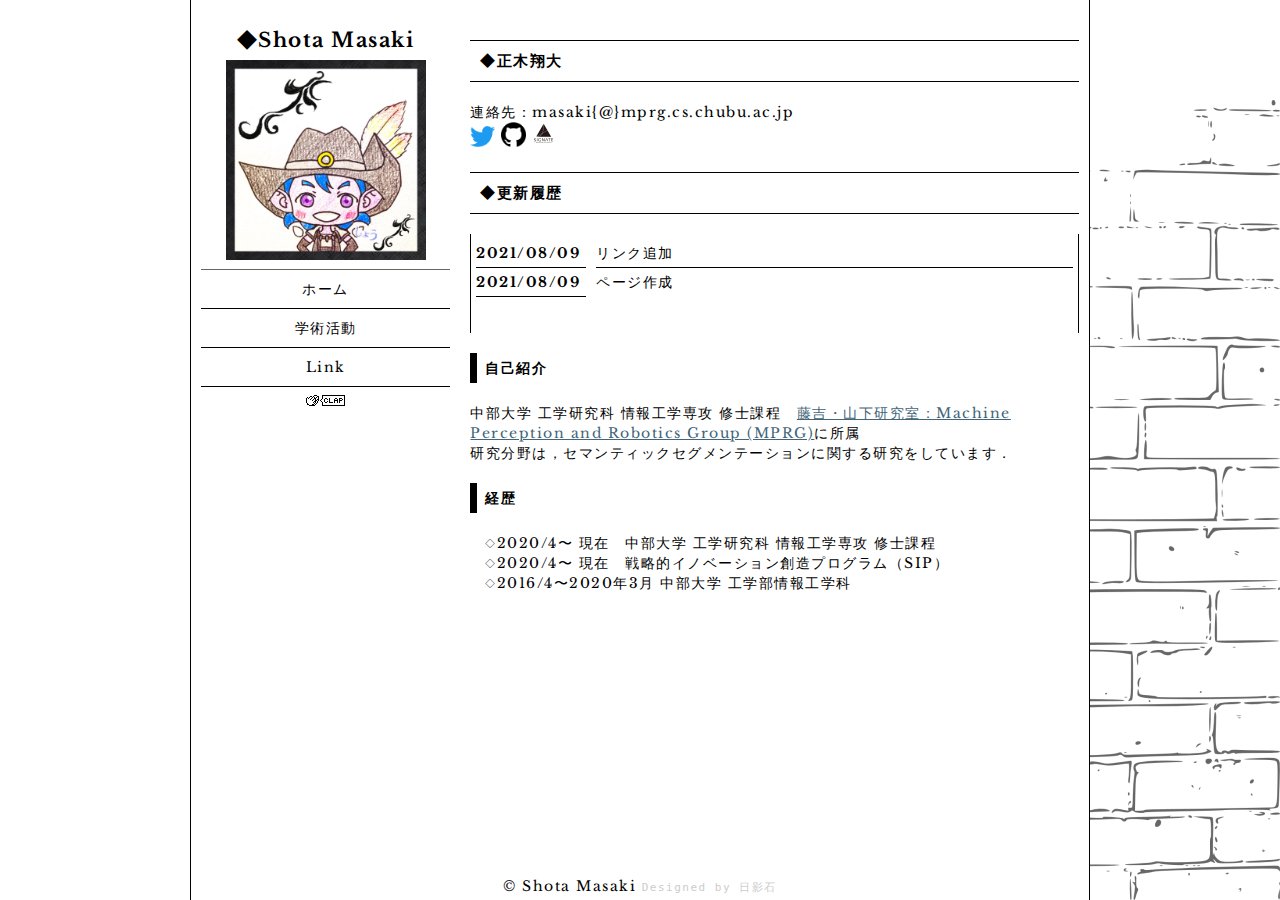
==== index.html @ 6f1699c7 "リンク" ====
<!DOCTYPE html>
<html lang="ja">
  <head>
    <meta charset="utf-8">
    <meta name="viewport" content="width=device-width, initial-scale=1.0, maximum-scale=1.0, minimum-scale=1.0">
    <title>Template#041</title>
    <link rel="stylesheet" href="css/style.css">
  </head>
  <body>
    <div class="wrapper">
      <header>
        <h1><a href="index.html"></a>Shota Masaki</h1>
        <img src="img/IMG.JPG" width="200" height="200" ></a>
        <span class="subtitle"></span>
        
        <nav>
          <ul>
            <li><a href="index.html">ホーム</a></li>
            <li><a href="about.html">学術活動</a></li>
            <li><a href="link.html">Link</a></li>
            <!--コメントアウト
              <li><a href="diary.html">Diary</a></li>
            <li><a href="gallery.html">Gallery</a></li>
            <li><a href="link.html">Link</a></li>
            -->
          </ul>
        </nav>
        <a href="index.html"><img src="img/clap.png" width="39" height="11" alt="拍手" title="拍手"></a>
      </header>
      <main>
        <h2>正木翔大</h2>
        連絡先：masaki{@}mprg.cs.chubu.ac.jp<br>
        <a href="https://twitter.com/masaki74_s"><img src="img/2021 Twitter logo - blue.png" width="25" height="20" title="twitter"></a>
        <a href="https://github.com/shota74"><img src="img/github.png" width="25" height="20" title="twitter"></a>
        <a href="https://signate.jp/users/35737"><img src="img/signate.png" width="25" height="20" title="twitter"></a>
        
        <br>
        <h2>更新履歴</h2>
        <dl class="new">
          <dt>2021/08/09</dt><dd>リンク追加</dd>
          <dt>2021/08/09</dt><dd>ページ作成</dd>
        </dl>
        <h3>自己紹介</h3>
        中部大学 工学研究科 情報工学専攻 修士課程　<a href="http://mprg.jp/">藤吉・山下研究室：Machine Perception and Robotics Group (MPRG)</a>に所属<br>
        研究分野は，セマンティックセグメンテーションに関する研究をしています．
      
        <h3>経歴</h3>
        <ul>    
          <li>2020/4〜 現在　中部大学 工学研究科 情報工学専攻 修士課程</li>
          <li>2020/4〜 現在　戦略的イノベーション創造プログラム（SIP）</li>
          <li>2016/4〜2020年3月 中部大学 工学部情報工学科</li>

        </ul>
      
      </main>
    </div>
    <footer>
      <small>&copy; Shota Masaki <samp class="designed">Designed by <a href="https://hikageishi.websozai.jp" target="_blank">日影石</a></samp></small>
    </footer>
  </body>
</html>
---- css/style.css ----
@charset "utf-8";

/* -------------------------------------------------------------- */
/* Template#041 Designed by 日影石 https://hikageishi.websozai.jp */
/* -------------------------------------------------------------- */

@import url("https://fonts.googleapis.com/css2?family=Libre+Baskerville&display=swap");

* {
    box-sizing: border-box;
    margin: 0;
    padding: 0;
}

html, body {
    height: 100%;
}

body {
    background: url("../img/bg.png") right bottom no-repeat fixed;
    color: #000;
    font-family: "Libre Baskerville", serif;
    font-size: 14px;
    letter-spacing: 1.5px;
    line-height: 2;
}

/* 全体 */
.wrapper {
    background-color: #fff;
    border-left: 1px solid #000;
    border-right: 1px solid #000;
    display: flex;
    flex-wrap: nowrap;
    justify-content: space-between;
    margin: 0 auto;
    min-height: calc(100% - 28px);
    text-align: center;
    width: 900px;
}

/* サイトタイトル */
h1 {
    font-size: 20px;
}

h1:before {
    content: "◆";
}

h1 a, h1 a:hover {
    color: #000;
    text-decoration: none;
}

.subtitle {
    border-bottom: 1px solid #666;
    color: #666;
    display: block;
    font-size: 14px;
}

/* リンクタグ */
a {
    color: #426579;
}

a:hover {
    color: #adadad;
}

/* ヘッダー */
header {
    color: #000;
    height: 100%;
    padding: 20px 10px;
    vertical-align: top;
    width: 30%;
}

/* メニュー */
nav ul {
    list-style: none;
}

nav li {
    display: inline;
    text-align: center;
}

nav li a {
    border-bottom: 1px solid #000;
    color: #000;
    display: block;
    font-size: 14px;
    padding: 5px 0;
    text-decoration: none;
}

/* メイン */
main {
    display: block;
    line-height: 20px;
    padding: 20px 10px;
    text-align: left;
    width: 70%;
}

/* 段落 */
p {
    padding-bottom: 14px;
}

/* 中央寄せ */
.center {
    text-align: center;
}

/* 画像 */
img {
    height: auto;
    max-width: 100%;
}

/* リンク集 */
.banner {
    border: 0;
    float: left;
    margin-right: 20px;
}

/* 見出し */
h2 {
    border-bottom: 1px solid #000;
    border-top: 1px solid #000;
    font-size: 15px;
    margin: 20px 0;
    padding: 10px;
}

h2:before {
    content: "◆";
}

h3 {
    border-left: 7px solid #000;
    color: #000;
    font-size: 14px;
    margin: 20px 0;
    padding: 5px 8px;
}

/* 引用 */
blockquote {
    background-color: #000;
    color: #fff;
    margin: 20px;
    padding: 20px 10px 10px 20px;
    position: relative;
}

/* 装飾ボックス */
.box {
    background-color: #666;
    border-bottom: 1px solid #000;
    border-top: 1px solid #000;
    color: #fff;
    padding: 20px;
    width: auto;
}

/* 強調 */
em {
    color: #000;
    font-style: normal;
    font-weight: bold;
    padding: 0 3px;
}

strong {
    background-color: #666;
    color: #fff;
    font-weight: bold;
    padding: 0 3px;
}

/* リスト */
main ol li {
    margin-left: 30px;
}

main ul li {
    list-style: none;
    margin-left: 15px;
}

main ul li:before {
    content: "◇";
    font-size: 10px;
    line-height: 14px;
    vertical-align: middle;
}

/* 更新履歴 */
.new {
    border-left: 1px solid #000;
    border-right: 1px solid #000;
    height: 99px;
    line-height: 2;
    margin: 10px 0;
    overflow: auto;
    padding: 5px;
}

.new dt {
    border-bottom: 1px solid #000;
    float: left;
    font-weight: bold;
    width: 110px;
}

.new dd {
    border-bottom: 1px solid #000;
    margin-left: 120px;
}

.new dt:last-child, .new dd:last-child {
    border-bottom: 0;
}
/* メールフォーム */
form {
    text-align: center;
}

textarea {
    border: 1px solid #000;
    font-size: 15px;
    height: 150px;
    margin: 5px 0;
    max-width: 100%;
    padding: 5px;
    width: 450px;
}

input {
    border: 1px solid #000;
    font-size: 15px;
    margin: 5px 0;
    max-width: 100%;
    padding: 5px;
    width: 450px;
}

button {
    background-color: #fff;
    border: 1px solid #000;
    font-size: 15px;
    margin: 0;
    padding: 5px;
    text-decoration: none;
    vertical-align: middle;
    width: 100px;
}

button:active, input:focus, textarea:focus {
    background-color: #fcfcfc;
}

/* リンク集 */
.link {
    display: flex;
    flex-wrap: wrap-reverse;
    flex-wrap: wrap;
    margin: 0 auto;
}

.link figure {
    border: 1px solid #000;
    margin: 10px;
    padding: 10px;
    text-align: center;
    width: 284px;
}

/* フッター */
footer {
    background-color: #fff;
    border-left: 1px solid #000;
    border-right: 1px solid #000;
    margin: 0 auto;
    text-align: center;
    width: 900px;
}

footer small {
    font-size: 14px;
}

.designed, .designed a {
    color: #ccc;
    font-size: 11px;
    text-decoration: none;
}

/* メディアクエリ */
@media only screen and (max-width: 900px) {
    body {
        padding: 0 10px;
    }
    .wrapper {
        display: block;
        width: 100%;
    }
    nav, nav li a {
        display: inline;
        margin: 0;
        padding: 0 10px;
        width: 100%;
    }
    header, main {
        display: block;
        margin: 0;
        padding: 0 10px;
        width: 100%;
    }
    footer {
        width: 100%;
    }
}
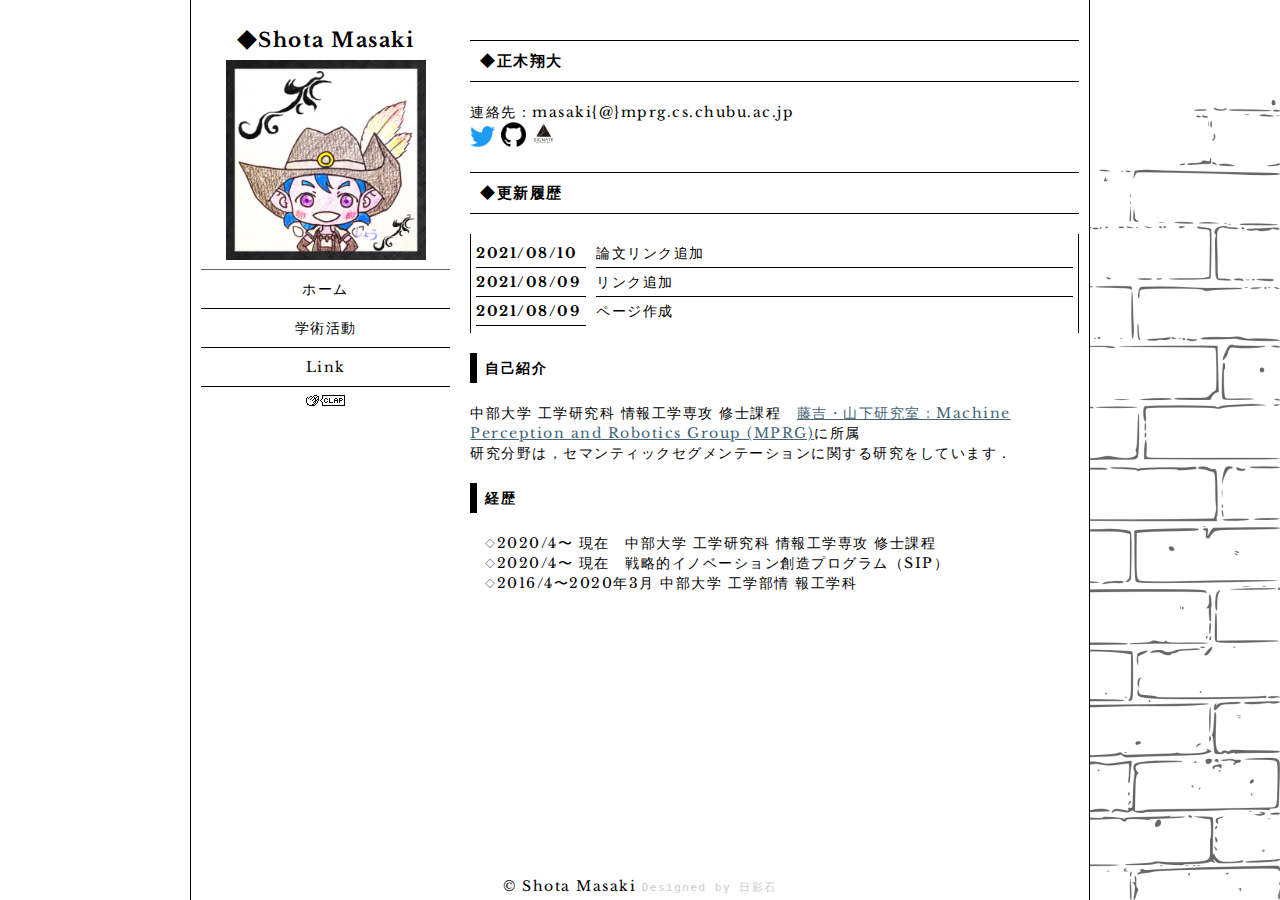
==== commit 885eb2f1: "リンク" ====
--- a/index.html
+++ b/index.html
@@ -3,7 +3,7 @@
   <head>
     <meta charset="utf-8">
     <meta name="viewport" content="width=device-width, initial-scale=1.0, maximum-scale=1.0, minimum-scale=1.0">
-    <title>Template#041</title>
+    <title>Shota Masaki</title>
     <link rel="stylesheet" href="css/style.css">
   </head>
   <body>
@@ -30,13 +30,14 @@
       <main>
         <h2>正木翔大</h2>
         連絡先：masaki{@}mprg.cs.chubu.ac.jp<br>
-        <a href="https://twitter.com/masaki74_s"><img src="img/2021 Twitter logo - blue.png" width="25" height="20" title="twitter"></a>
-        <a href="https://github.com/shota74"><img src="img/github.png" width="25" height="20" title="twitter"></a>
-        <a href="https://signate.jp/users/35737"><img src="img/signate.png" width="25" height="20" title="twitter"></a>
+        <a href="https://twitter.com/masaki74_s"><img src="img/2021 Twitter logo - blue.png" width="25" height="20"></a>
+        <a href="https://github.com/shota74"><img src="img/github.png" width="25" height="20"></a>
+        <a href="https://signate.jp/users/35737"><img src="img/signate.png" width="25" height="20"></a>
         
         <br>
         <h2>更新履歴</h2>
         <dl class="new">
+          <dt>2021/08/10</dt><dd>論文リンク追加</dd>
           <dt>2021/08/09</dt><dd>リンク追加</dd>
           <dt>2021/08/09</dt><dd>ページ作成</dd>
         </dl>
@@ -48,7 +49,7 @@
         <ul>    
           <li>2020/4〜 現在　中部大学 工学研究科 情報工学専攻 修士課程</li>
           <li>2020/4〜 現在　戦略的イノベーション創造プログラム（SIP）</li>
-          <li>2016/4〜2020年3月 中部大学 工学部情報工学科</li>
+          <li>2016/4〜2020年3月 中部大学 工学部情 報工学科</li>
 
         </ul>
       
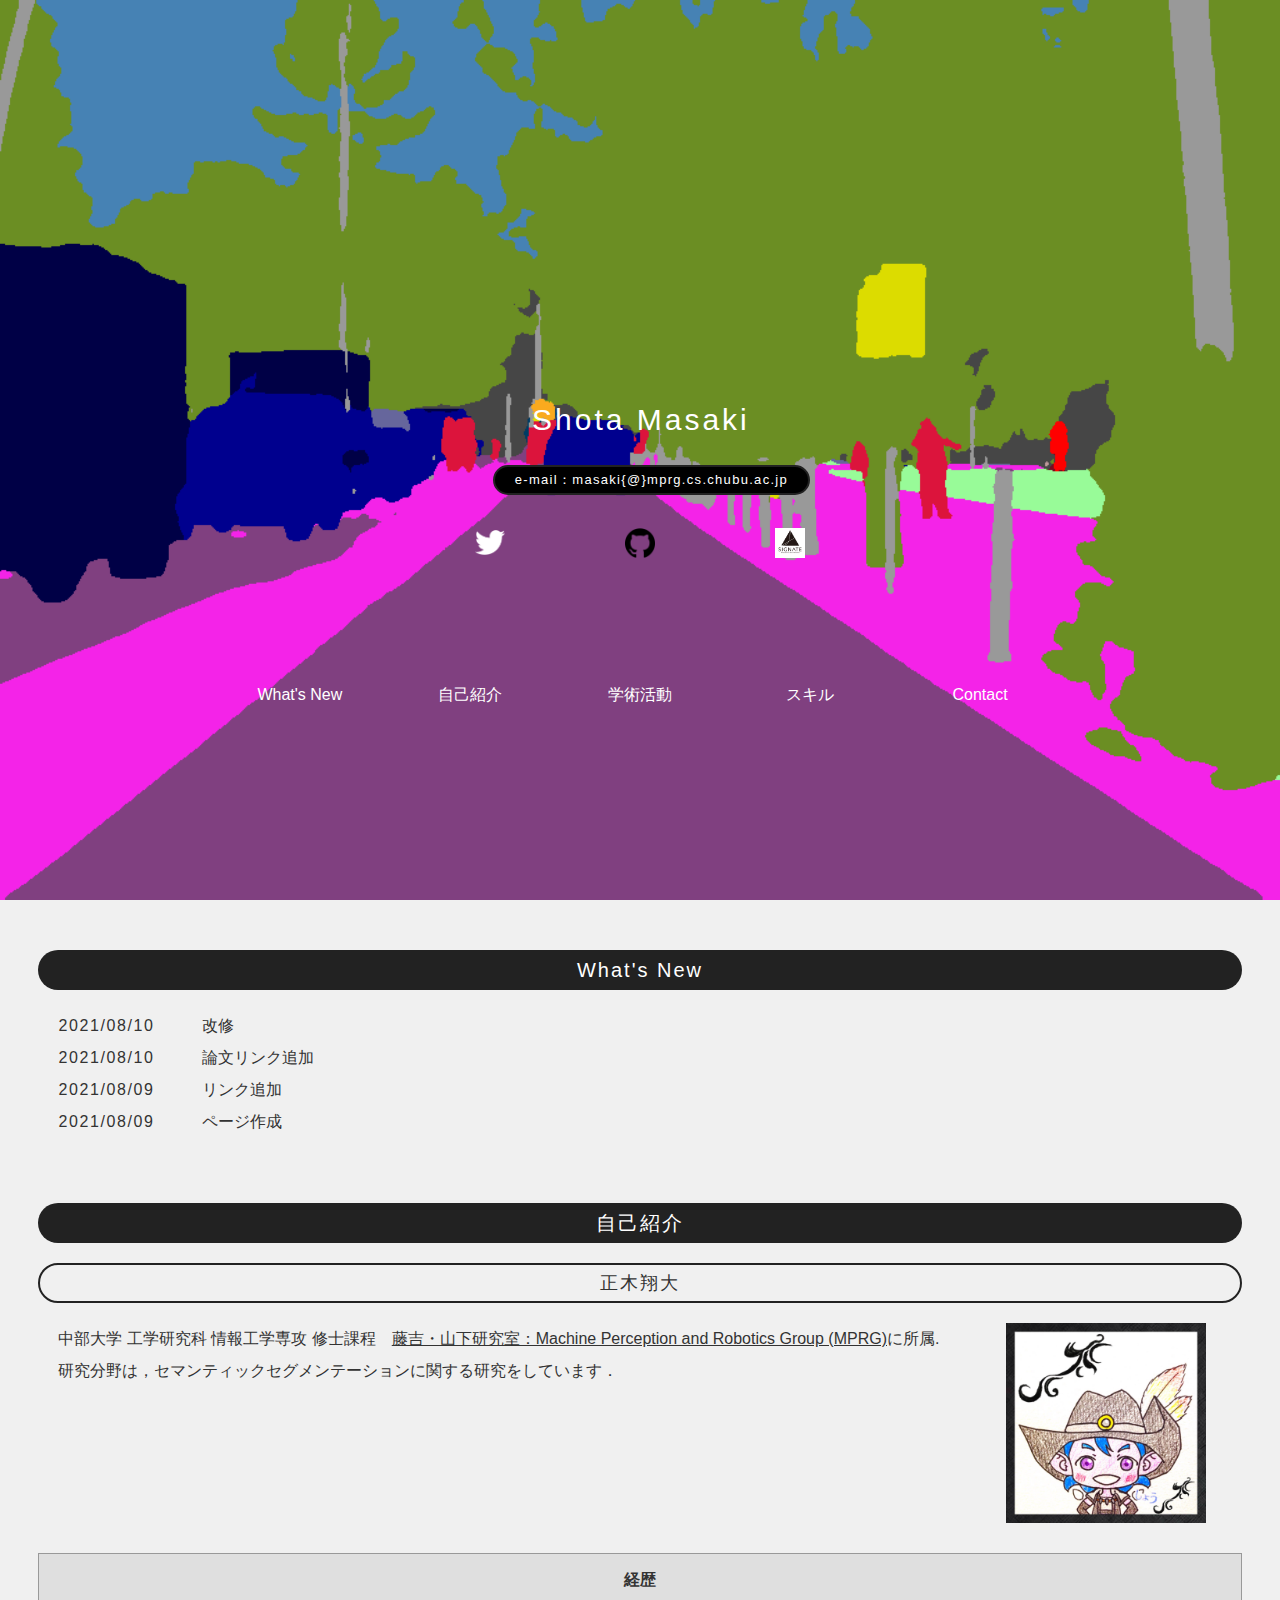
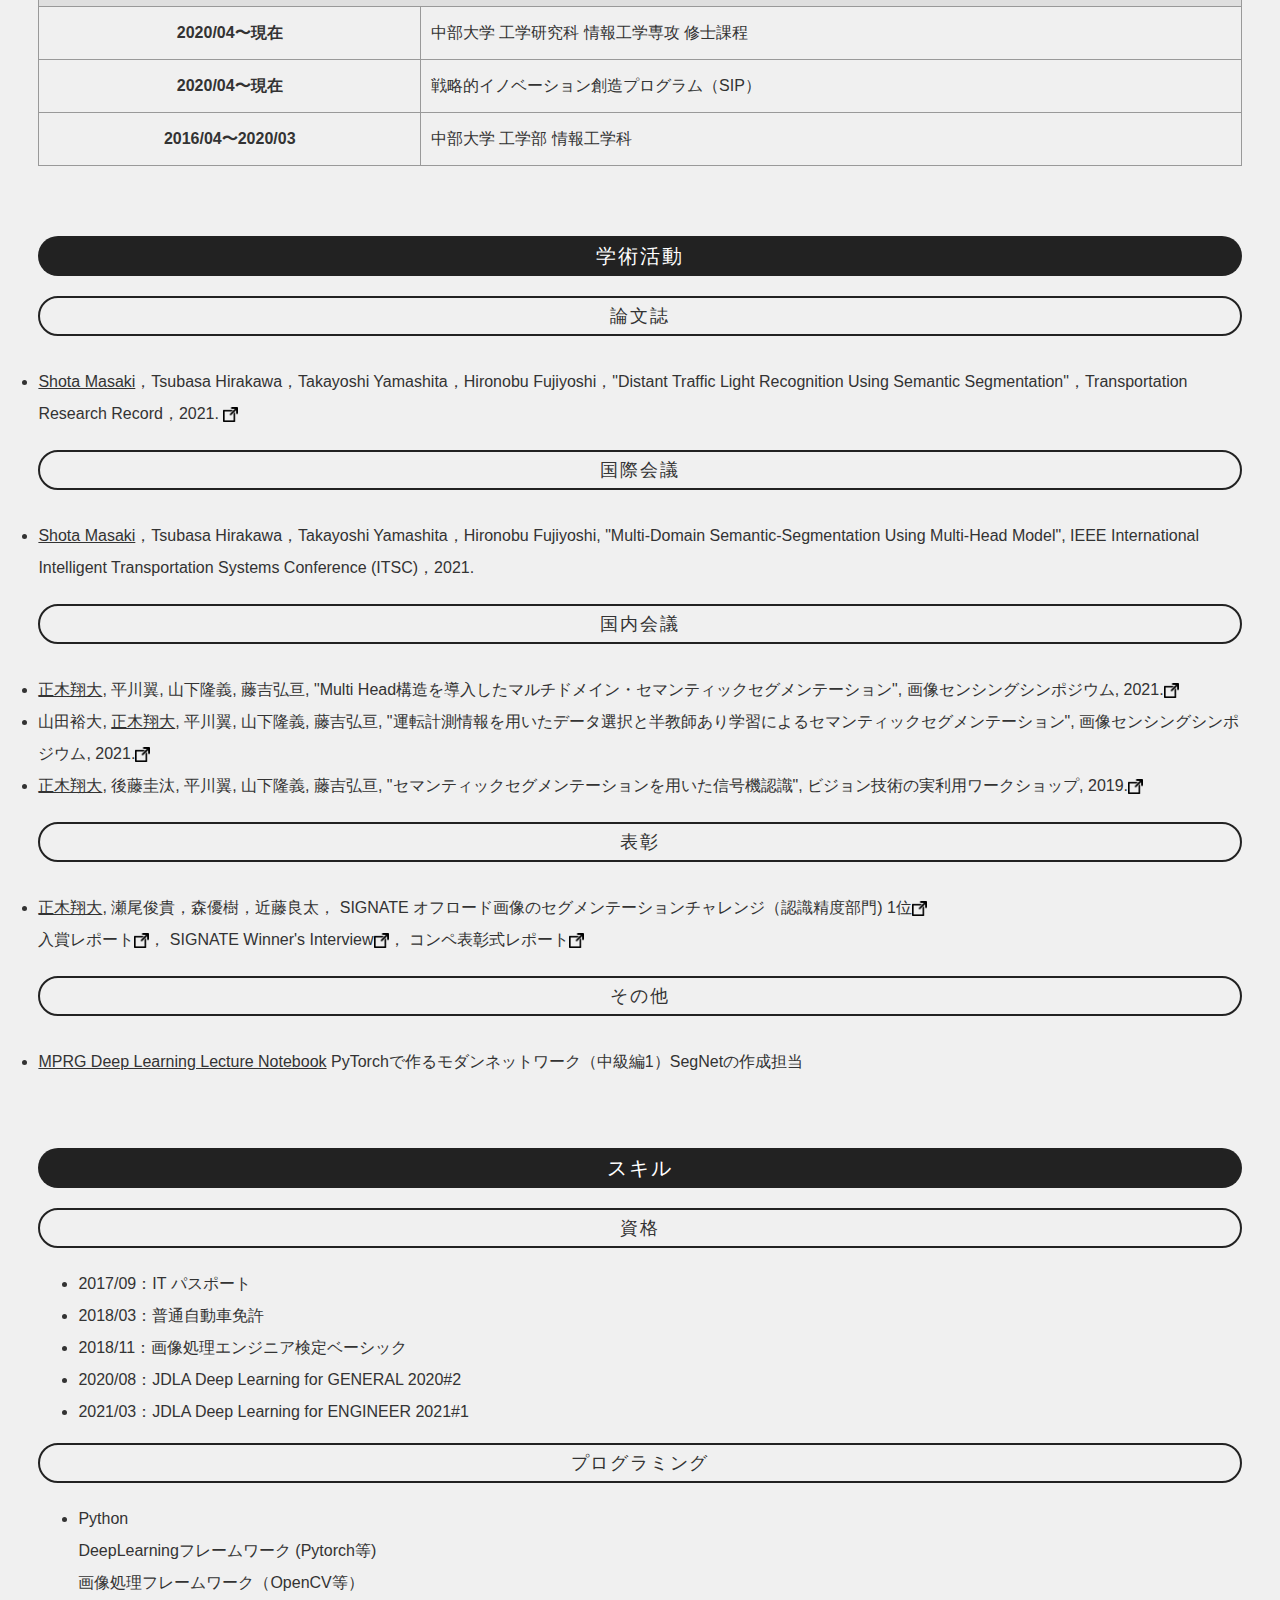
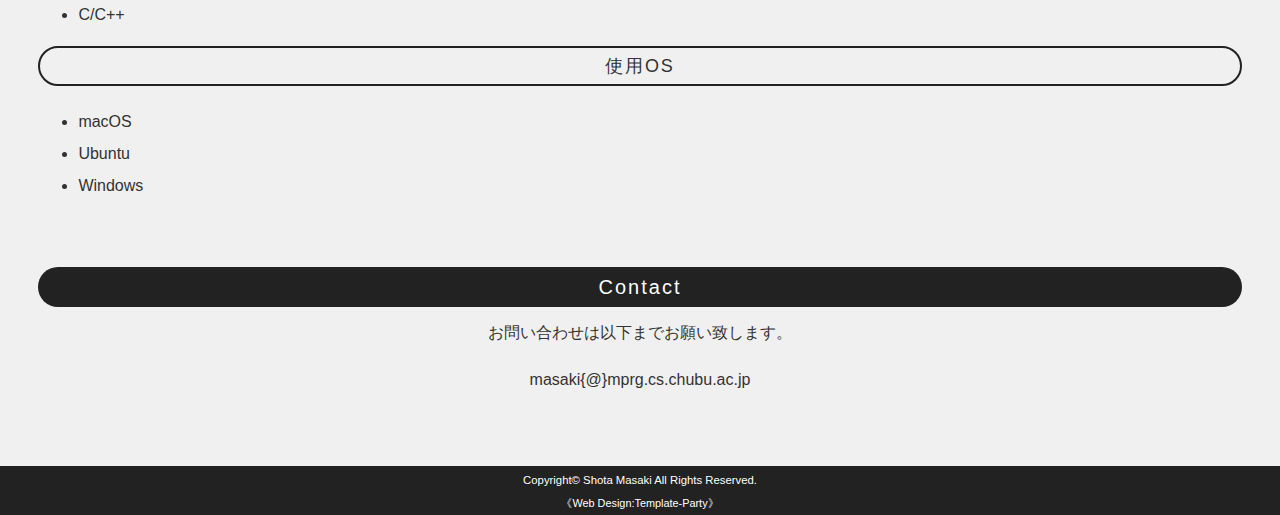
==== commit 02507811: "テンプレ変更" ====
--- a/index.html
+++ b/index.html
@@ -1,62 +1,192 @@
-<!DOCTYPE html>
-<html lang="ja">
-  <head>
-    <meta charset="utf-8">
-    <meta name="viewport" content="width=device-width, initial-scale=1.0, maximum-scale=1.0, minimum-scale=1.0">
-    <title>Shota Masaki</title>
-    <link rel="stylesheet" href="css/style.css">
-  </head>
-  <body>
-    <div class="wrapper">
-      <header>
-        <h1><a href="index.html"></a>Shota Masaki</h1>
-        <img src="img/IMG.JPG" width="200" height="200" ></a>
-        <span class="subtitle"></span>
-        
-        <nav>
-          <ul>
-            <li><a href="index.html">ホーム</a></li>
-            <li><a href="about.html">学術活動</a></li>
-            <li><a href="link.html">Link</a></li>
-            <!--コメントアウト
-              <li><a href="diary.html">Diary</a></li>
-            <li><a href="gallery.html">Gallery</a></li>
-            <li><a href="link.html">Link</a></li>
-            -->
-          </ul>
-        </nav>
-        <a href="index.html"><img src="img/clap.png" width="39" height="11" alt="拍手" title="拍手"></a>
-      </header>
-      <main>
-        <h2>正木翔大</h2>
-        連絡先：masaki{@}mprg.cs.chubu.ac.jp<br>
-        <a href="https://twitter.com/masaki74_s"><img src="img/2021 Twitter logo - blue.png" width="25" height="20"></a>
-        <a href="https://github.com/shota74"><img src="img/github.png" width="25" height="20"></a>
-        <a href="https://signate.jp/users/35737"><img src="img/signate.png" width="25" height="20"></a>
-        
-        <br>
-        <h2>更新履歴</h2>
-        <dl class="new">
-          <dt>2021/08/10</dt><dd>論文リンク追加</dd>
-          <dt>2021/08/09</dt><dd>リンク追加</dd>
-          <dt>2021/08/09</dt><dd>ページ作成</dd>
-        </dl>
-        <h3>自己紹介</h3>
-        中部大学 工学研究科 情報工学専攻 修士課程　<a href="http://mprg.jp/">藤吉・山下研究室：Machine Perception and Robotics Group (MPRG)</a>に所属<br>
-        研究分野は，セマンティックセグメンテーションに関する研究をしています．
-      
-        <h3>経歴</h3>
-        <ul>    
-          <li>2020/4〜 現在　中部大学 工学研究科 情報工学専攻 修士課程</li>
-          <li>2020/4〜 現在　戦略的イノベーション創造プログラム（SIP）</li>
-          <li>2016/4〜2020年3月 中部大学 工学部情 報工学科</li>
-
-        </ul>
-      
-      </main>
-    </div>
-    <footer>
-      <small>&copy; Shota Masaki <samp class="designed">Designed by <a href="https://hikageishi.websozai.jp" target="_blank">日影石</a></samp></small>
-    </footer>
-  </body>
-</html>+<!DOCTYPE html>
+<html lang="ja">
+<head>
+<meta charset="UTF-8">
+<meta http-equiv="X-UA-Compatible" content="IE=edge">
+<title>Shota Masaki</title>
+<meta name="viewport" content="width=device-width, initial-scale=1">
+<meta name="description" content="Shota Masaki">
+<meta name="keywords" content="正木翔大,正木 翔大">
+<link rel="stylesheet" href="css/style.css">
+<script src="js/fixmenu_pagetop.js"></script>
+<!--[if lt IE 9]>
+<script src="https://oss.maxcdn.com/html5shiv/3.7.2/html5shiv.min.js"></script>
+<script src="https://oss.maxcdn.com/respond/1.4.2/respond.min.js"></script>
+<![endif]-->
+<script src="https://ajax.googleapis.com/ajax/libs/jquery/1.12.4/jquery.min.js"></script>
+<script>
+$(function(){
+$('a[href^="#"]').click(function() {
+var speed = 800;
+var href= $(this).attr("href");
+var target = $(href == "#" || href == "" ? 'html' : href);
+var position = target.offset().top;
+$('body,html').animate({scrollTop:position}, speed, 'swing');
+return false;
+});
+});
+</script>
+</head>
+
+<body>
+
+<header>
+<h1 id="logo"><a href="index.html"></a></h1>
+<h2>Shota Masaki</h2>
+<h3>e-mail：masaki{@}mprg.cs.chubu.ac.jp<br></h3>
+<nav id="icon">
+    <ul>
+        <li><a href="https://twitter.com/masaki74_s"><img src="img/2021 Twitter logo - white.png" width="30" height="30" ></a></li>
+        <li><a href="https://twitter.com/masaki74_s"><img src="img/github.png" width="30" height="30"></a></li>
+        <li><a href="https://signate.jp/users/35737"><img src="img/signate.png" width="30" height="30"></a></li>
+    </ul>
+</nav>
+
+<nav id="menubar">
+<ul>
+<li><a href="#new">What's New</a></li>
+<li><a href="#mypage">自己紹介</a></li>
+<li><a href="#service">学術活動</a></li>
+<li><a href="#skill">スキル</a></li>
+<li><a href="#contact">Contact</a></li>
+</ul>
+</nav>
+</header>
+
+<div id="container">
+
+<div id="contents">
+
+<section id="new">
+
+<h2>What's New</h2>
+<dl>
+<dt>2021/08/10</dt>
+<dd>改修</dd>
+<dt>2021/08/10</dt>
+<dd>論文リンク追加</dd>
+<dt>2021/08/09</dt>
+<dd>リンク追加</dd>
+<dt>2021/08/09</dt>
+<dd>ページ作成</dd>
+</dl>
+
+</section>
+<!--/#new-->
+
+<section id="mypage">
+
+<h2>自己紹介</h2>
+
+<h3>正木翔大</h3>
+<div class="class2">
+    <img src="img/IMG.JPG" width="200" height="200">
+  </div>
+<p>中部大学 工学研究科 情報工学専攻 修士課程　<a href="http://mprg.jp/">藤吉・山下研究室：Machine Perception and Robotics Group (MPRG)</a>に所属.<br>
+    研究分野は，セマンティックセグメンテーションに関する研究をしています．</p>
+    
+<table class="ta1">
+<caption>経歴</caption>
+<tr>
+<th>2020/04〜現在</th>
+<td>中部大学 工学研究科 情報工学専攻 修士課程</td>
+</tr>
+<tr>
+<th>2020/04〜現在</th>
+<td>戦略的イノベーション創造プログラム（SIP）</td>
+</tr>
+<tr>
+<th>2016/04〜2020/03 </th>
+<td>中部大学 工学部 情報工学科</td>
+</tr>
+</table>
+
+</section>
+
+<section id="service">
+<h2>学術活動</h2>
+
+<h3>論文誌</h3>
+<p><li><ins>Shota Masaki</ins>，Tsubasa Hirakawa，Takayoshi Yamashita，Hironobu Fujiyoshi，"Distant Traffic Light Recognition Using Semantic Segmentation"，Transportation Research Record，2021.
+    <a href="https://journals.sagepub.com/doi/10.1177/03611981211016467"><img src="img/ext_link.png" width="15" height="15"></a></li>
+</p>
+
+<h3>国際会議</h3>
+<p><li><ins>Shota Masaki</ins>，Tsubasa Hirakawa，Takayoshi Yamashita，Hironobu Fujiyoshi, "Multi-Domain Semantic-Segmentation Using Multi-Head Model",  IEEE International Intelligent Transportation Systems Conference (ITSC)，2021.</li></p>
+
+<h3>国内会議</h3>
+<p> <li><ins>正木翔大</ins>, 平川翼, 山下隆義, 藤吉弘亘, "Multi Head構造を導入したマルチドメイン・セマンティックセグメンテーション", 画像センシングシンポジウム, 2021.<a href="http://mprg.jp/publications/f20210611_masaki"><img src="img/ext_link.png" width="15" height="15"></a></li>
+    <li>山田裕大, <ins>正木翔大</ins>, 平川翼, 山下隆義, 藤吉弘亘, "運転計測情報を用いたデータ選択と半教師あり学習によるセマンティックセグメンテーション", 画像センシングシンポジウム, 2021.<a href="http://mprg.jp/publications/f20210611_yamada"><img src="img/ext_link.png" width="15" height="15"></a></li>
+    <li><ins>正木翔大</ins>, 後藤圭汰, 平川翼, 山下隆義, 藤吉弘亘, "セマンティックセグメンテーションを用いた信号機認識", ビジョン技術の実利用ワークショップ, 2019.<a href="http://mprg.jp/publications/f20191205_masaki"><img src="img/ext_link.png" width="15" height="15"></a></li></p>
+
+<h3>表彰</h3>
+<p>
+    <li><ins>正木翔大</ins>, 瀬尾俊貴，森優樹，近藤良太，
+    SIGNATE オフロード画像のセグメンテーションチャレンジ（認識精度部門) 1位<a href="https://signate.jp/competitions/109/leaderboard"><img src="img/ext_link.png" width="15" height="15"></a>
+    <br>入賞レポート<a href="https://signate.jp/competitions/101/summary"><img src="img/ext_link.png" width="15" height="15" title="twitter"></a>，
+    SIGNATE Winner's Interview<a href="https://signate.jp/articles/winners-interview-atla-20210602"><img src="img/ext_link.png" width="15" height="15" title="twitter"></a>，
+    コンペ表彰式レポート<a href="https://signate.jp/articles/competition-report-atla-20210609"><img src="img/ext_link.png" width="15" height="15" title="twitter"></a>  
+    </li>
+</p>
+
+<h3>その他</h3>
+<p>
+    <li><a href="https://github.com/machine-perception-robotics-group/MPRGDeepLearningLectureNotebook">MPRG Deep Learning Lecture Notebook</a> PyTorchで作るモダンネットワーク（中級編1）SegNetの作成担当</li>
+</p>
+
+</section>
+<!--/#company-->
+
+<section id="skill">
+<h2>スキル</h2>
+
+<h3>資格</h3>
+<ul class="disc">
+<li>2017/09：IT パスポート</li>
+<li>2018/03：普通自動車免許</li>
+<li>2018/11：画像処理エンジニア検定ベーシック</li>
+<li>2020/08：JDLA Deep Learning for GENERAL 2020#2</li>
+<li>2021/03：JDLA Deep Learning for ENGINEER 2021#1</li>
+</ul>
+
+ <h3>プログラミング</h3>
+ <ul class="disc">
+    <li>Python <br>
+        DeepLearningフレームワーク (Pytorch等)<br>
+    画像処理フレームワーク（OpenCV等）</li>
+    <li>C/C++</li>
+    </ul>
+<h3>使用OS</h3>
+<ul class="disc">
+    <li>macOS</li>
+    <li>Ubuntu</li>
+    <li>Windows</li>
+    </ul>
+
+</section>
+<!--/#service-->
+
+<section id="contact">
+
+<h2>Contact</h2>
+<p class="c">お問い合わせは以下までお願い致します。</p>
+<p class="c"><span>masaki{@}mprg.cs.chubu.ac.jp</span><br>
+</section>
+<!--/#contact-->
+
+</div>
+<!--/#contents-->
+
+</div>
+<!--/#container-->
+
+<footer>
+<small>Copyright&copy; <a href="index.html">Shota Masaki</a> All Rights Reserved.</small>
+<span class="pr">《<a href="https://template-party.com/" target="_blank">Web Design:Template-Party</a>》</span>
+</footer>
+
+<!--ページの上部に戻る「↑」ボタン-->
+<p class="nav-fix-pos-pagetop"><a href="#">↑</a></p>
+
+</body>
+</html>
--- a/css/style.css
+++ b/css/style.css
@@ -1,329 +1,468 @@
-@charset "utf-8";
-
-/* -------------------------------------------------------------- */
-/* Template#041 Designed by 日影石 https://hikageishi.websozai.jp */
-/* -------------------------------------------------------------- */
-
-@import url("https://fonts.googleapis.com/css2?family=Libre+Baskerville&display=swap");
-
-* {
-    box-sizing: border-box;
-    margin: 0;
-    padding: 0;
-}
-
-html, body {
-    height: 100%;
-}
-
-body {
-    background: url("../img/bg.png") right bottom no-repeat fixed;
-    color: #000;
-    font-family: "Libre Baskerville", serif;
-    font-size: 14px;
-    letter-spacing: 1.5px;
-    line-height: 2;
-}
-
-/* 全体 */
-.wrapper {
-    background-color: #fff;
-    border-left: 1px solid #000;
-    border-right: 1px solid #000;
-    display: flex;
-    flex-wrap: nowrap;
-    justify-content: space-between;
-    margin: 0 auto;
-    min-height: calc(100% - 28px);
-    text-align: center;
-    width: 900px;
-}
-
-/* サイトタイトル */
-h1 {
-    font-size: 20px;
-}
-
-h1:before {
-    content: "◆";
-}
-
-h1 a, h1 a:hover {
-    color: #000;
-    text-decoration: none;
-}
-
-.subtitle {
-    border-bottom: 1px solid #666;
-    color: #666;
-    display: block;
-    font-size: 14px;
-}
-
-/* リンクタグ */
-a {
-    color: #426579;
-}
-
-a:hover {
-    color: #adadad;
-}
-
-/* ヘッダー */
-header {
-    color: #000;
-    height: 100%;
-    padding: 20px 10px;
-    vertical-align: top;
-    width: 30%;
-}
-
-/* メニュー */
-nav ul {
-    list-style: none;
-}
-
-nav li {
-    display: inline;
-    text-align: center;
-}
-
-nav li a {
-    border-bottom: 1px solid #000;
-    color: #000;
-    display: block;
-    font-size: 14px;
-    padding: 5px 0;
-    text-decoration: none;
-}
-
-/* メイン */
-main {
-    display: block;
-    line-height: 20px;
-    padding: 20px 10px;
-    text-align: left;
-    width: 70%;
-}
-
-/* 段落 */
-p {
-    padding-bottom: 14px;
-}
-
-/* 中央寄せ */
-.center {
-    text-align: center;
-}
-
-/* 画像 */
-img {
-    height: auto;
-    max-width: 100%;
-}
-
-/* リンク集 */
-.banner {
-    border: 0;
-    float: left;
-    margin-right: 20px;
-}
-
-/* 見出し */
-h2 {
-    border-bottom: 1px solid #000;
-    border-top: 1px solid #000;
-    font-size: 15px;
-    margin: 20px 0;
-    padding: 10px;
-}
-
-h2:before {
-    content: "◆";
-}
-
-h3 {
-    border-left: 7px solid #000;
-    color: #000;
-    font-size: 14px;
-    margin: 20px 0;
-    padding: 5px 8px;
-}
-
-/* 引用 */
-blockquote {
-    background-color: #000;
-    color: #fff;
-    margin: 20px;
-    padding: 20px 10px 10px 20px;
-    position: relative;
-}
-
-/* 装飾ボックス */
-.box {
-    background-color: #666;
-    border-bottom: 1px solid #000;
-    border-top: 1px solid #000;
-    color: #fff;
-    padding: 20px;
-    width: auto;
-}
-
-/* 強調 */
-em {
-    color: #000;
-    font-style: normal;
-    font-weight: bold;
-    padding: 0 3px;
-}
-
-strong {
-    background-color: #666;
-    color: #fff;
-    font-weight: bold;
-    padding: 0 3px;
-}
-
-/* リスト */
-main ol li {
-    margin-left: 30px;
-}
-
-main ul li {
-    list-style: none;
-    margin-left: 15px;
-}
-
-main ul li:before {
-    content: "◇";
-    font-size: 10px;
-    line-height: 14px;
-    vertical-align: middle;
-}
-
-/* 更新履歴 */
-.new {
-    border-left: 1px solid #000;
-    border-right: 1px solid #000;
-    height: 99px;
-    line-height: 2;
-    margin: 10px 0;
-    overflow: auto;
-    padding: 5px;
-}
-
-.new dt {
-    border-bottom: 1px solid #000;
-    float: left;
-    font-weight: bold;
-    width: 110px;
-}
-
-.new dd {
-    border-bottom: 1px solid #000;
-    margin-left: 120px;
-}
-
-.new dt:last-child, .new dd:last-child {
-    border-bottom: 0;
-}
-/* メールフォーム */
-form {
-    text-align: center;
-}
-
-textarea {
-    border: 1px solid #000;
-    font-size: 15px;
-    height: 150px;
-    margin: 5px 0;
-    max-width: 100%;
-    padding: 5px;
-    width: 450px;
-}
-
-input {
-    border: 1px solid #000;
-    font-size: 15px;
-    margin: 5px 0;
-    max-width: 100%;
-    padding: 5px;
-    width: 450px;
-}
-
-button {
-    background-color: #fff;
-    border: 1px solid #000;
-    font-size: 15px;
-    margin: 0;
-    padding: 5px;
-    text-decoration: none;
-    vertical-align: middle;
-    width: 100px;
-}
-
-button:active, input:focus, textarea:focus {
-    background-color: #fcfcfc;
-}
-
-/* リンク集 */
-.link {
-    display: flex;
-    flex-wrap: wrap-reverse;
-    flex-wrap: wrap;
-    margin: 0 auto;
-}
-
-.link figure {
-    border: 1px solid #000;
-    margin: 10px;
-    padding: 10px;
-    text-align: center;
-    width: 284px;
-}
-
-/* フッター */
-footer {
-    background-color: #fff;
-    border-left: 1px solid #000;
-    border-right: 1px solid #000;
-    margin: 0 auto;
-    text-align: center;
-    width: 900px;
-}
-
-footer small {
-    font-size: 14px;
-}
-
-.designed, .designed a {
-    color: #ccc;
-    font-size: 11px;
-    text-decoration: none;
-}
-
-/* メディアクエリ */
-@media only screen and (max-width: 900px) {
-    body {
-        padding: 0 10px;
-    }
-    .wrapper {
-        display: block;
-        width: 100%;
-    }
-    nav, nav li a {
-        display: inline;
-        margin: 0;
-        padding: 0 10px;
-        width: 100%;
-    }
-    header, main {
-        display: block;
-        margin: 0;
-        padding: 0 10px;
-        width: 100%;
-    }
-    footer {
-        width: 100%;
-    }
-}
+@charset "utf-8";
+
+
+
+/*全端末（PC・タブレット・スマホ）共通設定
+------------------------------------------------------------------------------------------------------------------------------------------------------*/
+
+/*全体の設定
+---------------------------------------------------------------------------*/
+html,body {height: 100%;}
+body {
+	margin: 0px;
+	padding: 0px;
+	color: #333;	/*全体の文字色*/
+	font-family:"ヒラギノ角ゴ Pro W3", "Hiragino Kaku Gothic Pro", "メイリオ", Meiryo, Osaka, "ＭＳ Ｐゴシック", "MS PGothic", sans-serif;	/*フォント種類*/
+	font-size: 16px;	/*文字サイズ*/
+	line-height: 2;		/*行間*/
+	background: #f0f0f0;	/*背景色*/
+	-webkit-text-size-adjust: none;
+}
+h1,h2,h3,h4,h5,p,ul,ol,li,dl,dt,dd,form,figure,form {margin: 0px;padding: 0px;font-size: 100%;font-weight: normal;}
+ul {list-style-type: none;}
+ol {padding-left: 40px;padding-bottom: 15px;}
+img {border: none;max-width: 100%;height: auto;vertical-align: middle;}
+table {border-collapse:collapse;font-size: 100%;border-spacing: 0;}
+iframe {width: 100%;}
+
+@keyframes opa1 {
+0% {opacity: 0;}
+100% {opacity: 1;}
+}
+
+/*リンク（全般）設定
+---------------------------------------------------------------------------*/
+a {
+	color: #333;		/*リンクテキストの色*/
+	transition: 0.5s;	/*マウスオン時の移り変わるまでの時間設定。0.5秒。*/
+}
+a:hover {
+	color: #ff4765;			/*マウスオン時の文字色*/
+	text-decoration: none;	/*マウスオン時に下線を消す設定。残したいならこの１行削除。*/
+}
+
+/*ヘッダー（一番上の、ロゴやメニューが入っているブロック）
+---------------------------------------------------------------------------*/
+header {
+	height: 100%;
+	overflow: auto;
+	position: relative;
+	background: url(../images/95q.png) no-repeat center center / cover;	/*背景画像の読み込み*/
+}
+/*ロゴ画像*/
+header #logo img {
+	display: block;
+	width: 20%;	/*画像の幅*/
+	position: absolute;
+	left: 40%;		/*ロゴやメニューが入っているブロックに対して、左からの配置場所の指定。*/
+	bottom: 50%;	/*ロゴやメニューが入っているブロックに対して、下からの配置場所の指定。*/
+}
+
+header h2{
+	padding: 0 20px;
+	font-size: 30px;
+	position: absolute;
+	left: 40%;
+	bottom: 50%;	/*文字サイズ*/
+	text-align: center;		/*文字をセンタリング*/
+	letter-spacing: 0.1em;	/*文字間隔を少しだけ広くする指定*/
+			/*背景色*/
+	color: #fff;			/*文字色*/
+		/*角を丸くする指定。大きめであれば適当で構いません。*/
+}
+header h3{
+	padding: 0 20px;
+	font-size: 13px;
+	position: absolute;
+	left:38.5%;
+	bottom: 45%;	/*文字サイズ*/
+	text-align: center;		/*文字をセンタリング*/
+	letter-spacing: 0.1em;	/*文字間隔を少しだけ広くする指定*/
+			/*背景色*/
+	color: #fff;
+	background: rgba(0,0,0,1);	
+	border: 2px solid #222;	/*枠線の幅、線種、色*/
+	border-radius: 100px;		/*文字色*/
+		/*角を丸くする指定。大きめであれば適当で構いません。*/
+}
+
+#icon {
+	position: absolute;
+	bottom: 37%;	/*ロゴやメニューが入っているブロックに対して、下からの配置場所の指定。*/
+	left: 0px;
+	width: 100%;
+	text-align: center;
+}
+
+#icon li {
+	display: inline-block;
+	margin: 0 1%;
+}
+#icon li a {
+	text-decoration: none;display: block;text-align: center;
+	width: 120px;	/*メニューの幅*/
+	color: #fff;	/*文字色*/
+	border-bottom: 2px solid transparent;	/*下線の幅、線種、色。transparentは透明の事。*/
+	padding-bottom: 7px;	/*下線と文字の間にとる余白*/
+}
+#icon li a:hover {
+	border-bottom: 2px solid #fff;	/*下線の幅、線種、色*/
+	letter-spacing: 0.1em;			/*文字間隔を少しだけ広くする指定。そのままがいいならこの１行を削除。*/
+}
+
+/*メニュー
+---------------------------------------------------------------------------*/
+/*メニューブロック全体への指定*/
+#menubar {
+	position: absolute;
+	bottom: 20%;	/*ロゴやメニューが入っているブロックに対して、下からの配置場所の指定。*/
+	left: 0px;
+	width: 100%;
+	text-align: center;
+}
+/*メニュー１個あたりの指定*/
+#menubar li {
+	display: inline-block;
+	margin: 0 1%;
+	animation-name: opa1;
+	animation-delay: 1S;
+	animation-duration: 1S;
+	animation-fill-mode: both;
+}
+#menubar li a {
+	text-decoration: none;display: block;text-align: center;
+	width: 140px;	/*メニューの幅*/
+	color: #fff;	/*文字色*/
+	border-bottom: 2px solid transparent;	/*下線の幅、線種、色。transparentは透明の事。*/
+	padding-bottom: 7px;	/*下線と文字の間にとる余白*/
+}
+/*マウスオン時の指定*/
+#menubar li a:hover {
+	border-bottom: 2px solid #fff;	/*下線の幅、線種、色*/
+	letter-spacing: 0.1em;			/*文字間隔を少しだけ広くする指定。そのままがいいならこの１行を削除。*/
+}
+
+/*コンテナー（headerとfooterをのぞくブロックを囲むブロック）
+---------------------------------------------------------------------------*/
+#container {
+	max-width: 1400px;	/*最大幅。これ以上広くならない指定。*/
+	margin: 0 auto;
+}
+
+/*コンテンツ（上のcontainerの中のブロック）
+---------------------------------------------------------------------------*/
+#contents {
+	overflow: hidden;
+	padding: 50px 3%;
+}
+#contents section + section {
+	padding-top: 50px;
+}
+
+.class2 {	
+	margin-bottom: 30px;
+	float: right;		/*画像を左に回り込み*/
+	margin-right: 3%
+  }
+
+/*コンテンツ内にあるh2(見出し)タグの指定*/
+#contents h2 {
+	margin-bottom: 20px;
+	clear: both;
+	padding: 0 20px;
+	font-size: 20px;		/*文字サイズ*/
+	text-align: center;		/*文字をセンタリング*/
+	letter-spacing: 0.1em;	/*文字間隔を少しだけ広くする指定*/
+	background: #222;		/*背景色*/
+	color: #fff;			/*文字色*/
+	border-radius: 100px;	/*角を丸くする指定。大きめであれば適当で構いません。*/
+}
+/*コンテンツ内にあるh3(見出し)タグの指定*/
+#contents h3 {
+	margin-bottom: 20px;
+	clear: both;
+	padding: 0 20px;
+	font-size: 18px;		/*文字サイズ*/
+	text-align: center;		/*文字をセンタリング*/
+	letter-spacing: 0.1em;	/*文字間隔を少しだけ広くする指定*/
+	border: 2px solid #222;	/*枠線の幅、線種、色*/
+	border-radius: 100px;	/*角を丸くする指定。大きめであれば適当で構いません。*/
+}
+/*コンテンツ内にあるp(段落)タグ設定*/
+#contents p {
+	padding: 0px 20px 20px;	/*上、左右、下への余白*/
+}
+/*他。微調整。*/
+#contents p + p {
+	margin-top: -5px;
+}
+#contents h2 + p,
+#contents h3 + p {
+	margin-top: -10px;
+}
+
+/*Serviceページ
+---------------------------------------------------------------------------*/
+/*各ブロックごとの設定*/
+.list {
+	overflow: hidden;
+	line-height: 1.5;
+	border-bottom: 1px solid #999;	/*下線の幅、線種、色*/
+	padding: 20px;	/*ボックス内の余白*/
+}
+/*１番目のlistブロックへの追加指定。上に線を入れる。*/
+.list:first-of-type {
+	border-top: 1px solid #999;
+}
+/*h4見出しの設定*/
+.list h4 {
+	font-size: 20px;	/*文字サイズ*/
+	margin-bottom: 10px;
+}
+/*画像の設定*/
+.list img {
+	width: 20%;			/*画像幅*/
+	float: left;		/*画像を左に回り込み*/
+	margin-right: 3%	/*画像の右側に空けるスペース*/
+}
+/*段落タグ*/
+.list p {
+	padding: 0 !important;
+}
+
+/*フッター設定
+---------------------------------------------------------------------------*/
+footer {
+	clear: both;
+	text-align: center;
+	background: #222;	/*背景色*/
+	color: #fff;		/*文字色*/
+	font-size: 85%;		/*文字サイズ*/
+}
+footer a {
+	color: #fff;	/*リンクテキストの文字色*/
+	text-decoration: none;
+}
+footer a:hover {
+	color: #fff;	/*マウスオン時の文字色*/
+}
+footer .pr {
+	display: block;
+	font-size: 80%;
+}
+
+/*トップページ内「更新情報・お知らせ」ブロック
+---------------------------------------------------------------------------*/
+/*ブロック全体の設定*/
+#new dl {
+	padding-left: 20px;
+	margin-bottom: 15px;
+}
+/*日付設定*/
+#new dt {
+	float: left;
+	width: 9em;
+	letter-spacing: 0.1em;
+}
+/*記事設定*/
+#new dd {
+	padding-left: 9em;
+}
+
+/*テーブル
+---------------------------------------------------------------------------*/
+/*テーブル１行目に入った見出し部分（※caption）*/
+.ta1 caption {
+	border: 1px solid #999;	/*テーブルの枠線の幅、線種、色*/
+	border-bottom: none;	/*下線だけ消す*/
+	text-align: center;		/*文字をセンタリング*/
+	background: #dfdfdf;	/*背景色*/
+	font-weight: bold;		/*太字に*/
+	padding: 10px;			/*ボックス内の余白*/
+}
+/*テーブル１行目に入った見出し部分（※tamidashi）*/
+.ta1 th.tamidashi {
+	width: auto;
+	text-align: center;	/*文字をセンタリング*/
+	background: #dfdfdf;	/*背景色*/
+}
+/*ta1テーブルブロック設定*/
+.ta1 {
+	table-layout: fixed;
+	width: 100%;
+	margin: 0 auto 20px;
+}
+.ta1, .ta1 td, .ta1 th {
+	word-break: break-all;
+	border: 1px solid #999;	/*テーブルの枠線の幅、線種、色*/
+	padding: 10px;			/*テーブル内の余白*/
+}
+/*テーブルの左側ボックス*/
+.ta1 th {
+	text-align: center;	/*センタリング*/
+	width: 30%;			/*幅*/
+}
+
+.ta2 caption {
+	border: 1px solid #999;	/*テーブルの枠線の幅、線種、色*/
+	border-bottom: none;	/*下線だけ消す*/
+	text-align: center;		/*文字をセンタリング*/
+	background: #dfdfdf;	/*背景色*/
+
+	padding: 10px;			/*ボックス内の余白*/
+}
+/*テーブル１行目に入った見出し部分（※tamidashi）*/
+.ta2 th.tamidashi {
+	width: auto;
+	text-align: center;	/*文字をセンタリング*/
+	background: #dfdfdf;	/*背景色*/
+}
+/*ta1テーブルブロック設定*/
+.ta2 {
+	table-layout: fixed;
+	width: 50%;
+	margin: 0 auto 20px;
+}
+.ta2, .ta2 td, .ta2 th {
+	word-break: break-all;
+	border: 1px solid #999;	/*テーブルの枠線の幅、線種、色*/
+	padding: 10px;			/*テーブル内の余白*/
+}
+/*テーブルの左側ボックス*/
+.ta2 th {
+	text-align: center;	/*センタリング*/
+	width: 20%;			/*幅*/
+	font-weight: normal;
+}
+
+/*PAGE TOP（↑）設定
+---------------------------------------------------------------------------*/
+body .nav-fix-pos-pagetop a {
+	display: none;
+}
+body.is-fixed-pagetop .nav-fix-pos-pagetop a {
+	display: block;text-decoration: none;text-align: center;position: fixed;animation-name: opa1;animation-duration: 1s;animation-fill-mode: forwards;
+	width: 60px;		/*ボタンの幅*/
+	line-height: 60px;	/*ボタンの高さ*/
+	bottom: 50px;		/*画面の下からの配置場所指定*/
+	right: 3%;			/*画面の右からの配置場所指定*/
+	background: #555;	/*背景色（古いブラウザ用）*/
+	background: rgba(0,0,0,0.5);	/*背景色。0,0,0は黒の事で、0.5は色が50%出た状態の事。*/
+	color: #fff;		/*文字色*/
+	border-radius: 50%;	/*円形にする指定。この１行を削除すると正方形になります。*/
+}
+body.is-fixed-pagetop .nav-fix-pos-pagetop a:hover {
+	background: #999;	/*マウスオン時の背景色*/
+}
+
+/*トップページのNEWアイコン
+---------------------------------------------------------------------------*/
+.newicon {
+	background: #F00;	/*背景色*/
+	color: #FFF;		/*文字色*/
+	font-size: 70%;
+	line-height: 1.5;
+	padding: 2px 5px;
+	border-radius: 2px;
+	margin: 0px 5px;
+	vertical-align: text-top;
+}
+
+/*ul.disc,olタグ
+---------------------------------------------------------------------------*/
+ul.disc {
+	list-style: disc;
+	padding: 0 20px 20px 55px;
+}
+ol {
+	padding: 0 20px 20px 42px;
+}
+
+/*その他
+---------------------------------------------------------------------------*/
+.look {background: #fff;border: 1px solid #ccc;padding: 5px 10px;border-radius: 4px;}
+.mb15,.mb1em {margin-bottom: 15px;}
+.clear {clear: both;}
+ul.disc {padding: 0em 25px 15px 40px;list-style: disc;}
+.color1, .color1 a {color: #ff4765;}
+.pr {font-size: 10px;}
+.wl {width: 96%;}
+.ws {width: 50%;}
+.c {text-align: center;}
+.r {text-align: right;}
+.l {text-align: left;}
+.big1 {font-size: 40px;letter-spacing: 0.2em;}
+.mini1 {font-size: 11px;display: inline-block;line-height: 1.5;}
+.sh {display: none;}
+
+
+
+
+/*画面幅800px以下の設定
+------------------------------------------------------------------------------------------------------------------------------------------------------*/
+@media screen and (max-width:800px){
+
+/*ヘッダー（一番上の、ロゴやメニューが入っているブロック）
+---------------------------------------------------------------------------*/
+/*ロゴ画像*/
+header #logo img {
+	width: 30%;	/*画像の幅*/
+	left: 35%;	/*ロゴやメニューが入っているブロックに対して、左からの配置場所の指定。*/
+}
+
+}
+
+
+
+/*画面幅480px以下の設定
+------------------------------------------------------------------------------------------------------------------------------------------------------*/
+@media screen and (max-width:480px){
+
+/*ヘッダー（一番上の、ロゴやメニューが入っているブロック）
+---------------------------------------------------------------------------*/
+/*ロゴ画像*/
+header #logo img {
+	width: 50%;	/*画像の幅*/
+	left: 25%;	/*ロゴやメニューが入っているブロックに対して、左からの配置場所の指定。*/
+}
+
+/*コンテナー（headerとfooterをのぞくブロックを囲むブロック）
+---------------------------------------------------------------------------*/
+#container {
+	font-size: 12px;
+	font-size: 2.93vw;
+}
+
+/*コンテンツ（上のcontainerの中のブロック）
+---------------------------------------------------------------------------*/
+/*コンテンツ内にあるh2(見出し)タグの指定*/
+#contents h2 {
+	font-size: 16px;	/*文字サイズ*/
+}
+/*コンテンツ内にあるh3(見出し)タグの指定*/
+#contents h3 {
+	font-size: 14px;	/*文字サイズ*/
+}
+
+/*Serviceページ
+---------------------------------------------------------------------------*/
+/*h4見出しの設定*/
+.list h4 {
+	font-size: 16px;	/*文字サイズ*/
+}
+
+/*ul.disc,olタグ
+---------------------------------------------------------------------------*/
+ul.disc {
+	padding: 0 0px 20px 35px;
+}
+ol {
+	padding: 0 0px 20px 35px;
+}
+
+/*その他
+---------------------------------------------------------------------------*/
+.ws {width: 96%;}
+.big1 {font-size: 22px;letter-spacing: normal;}
+
+}
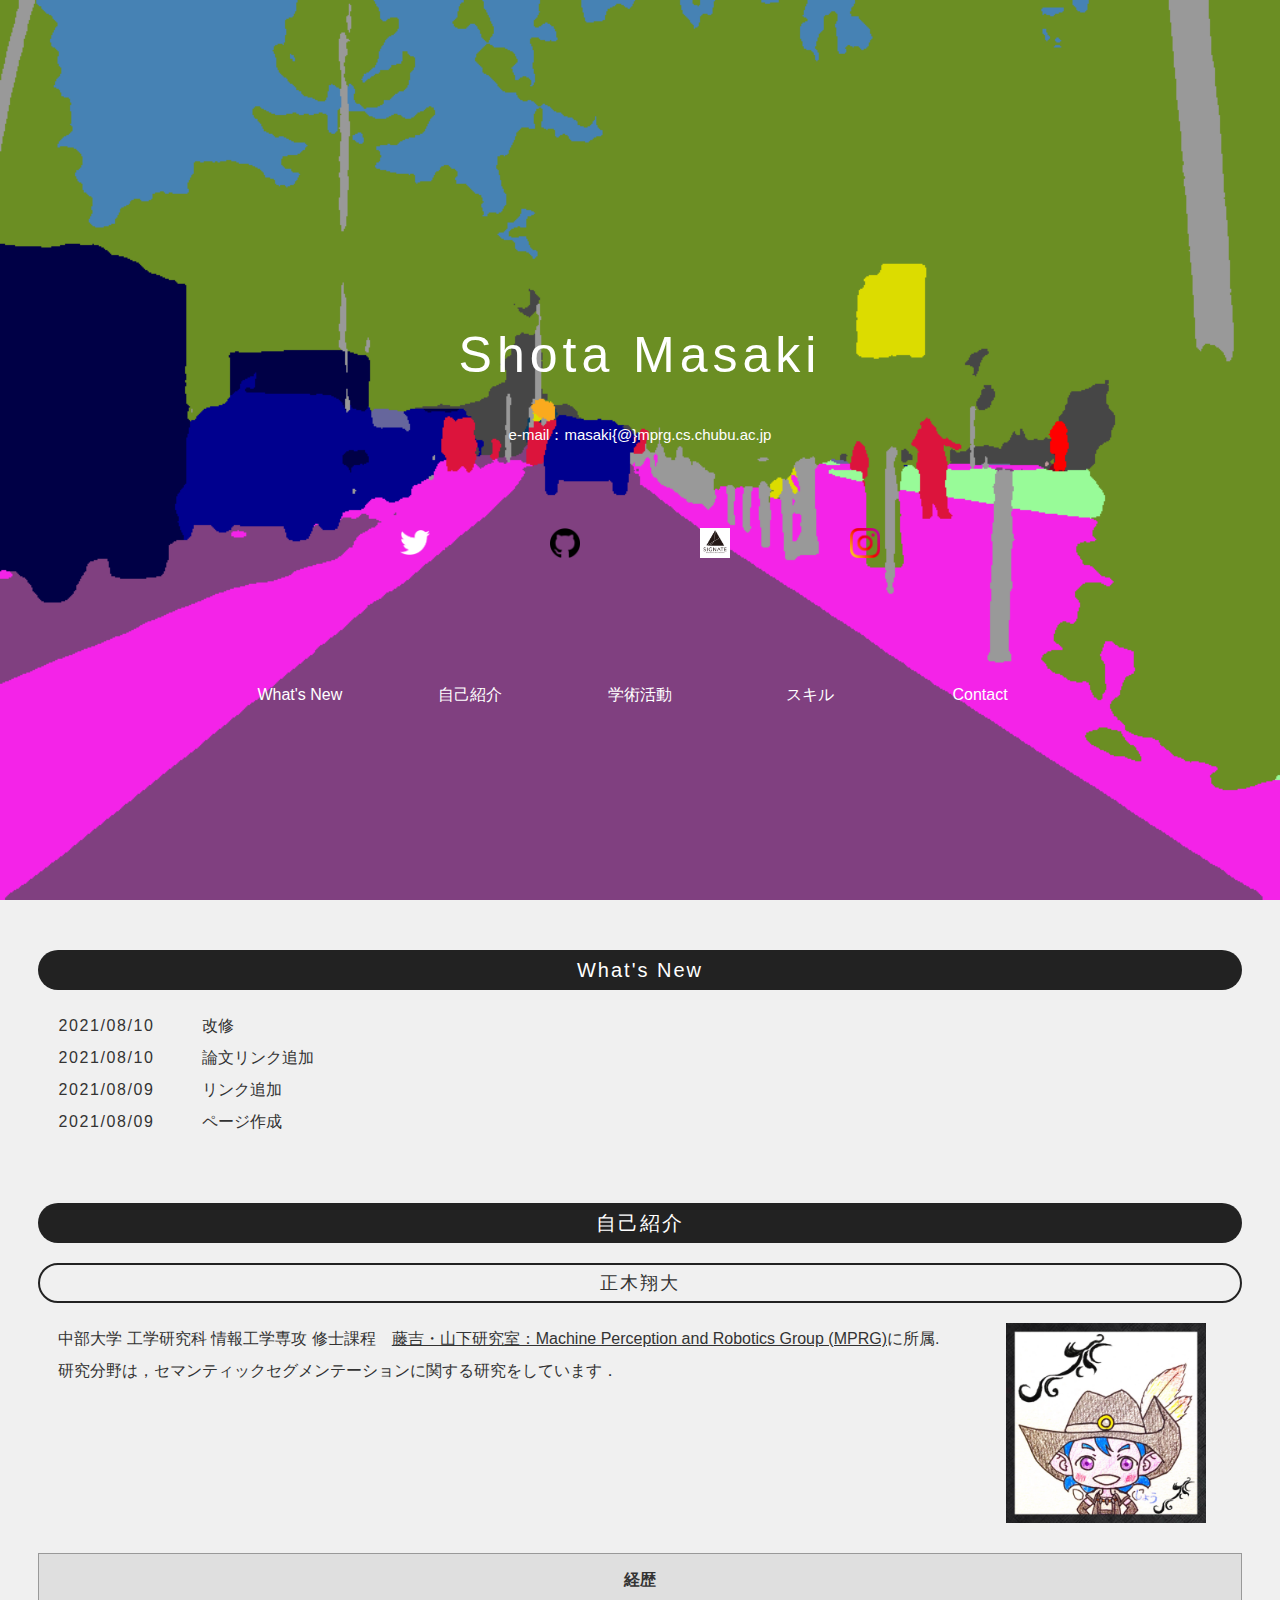
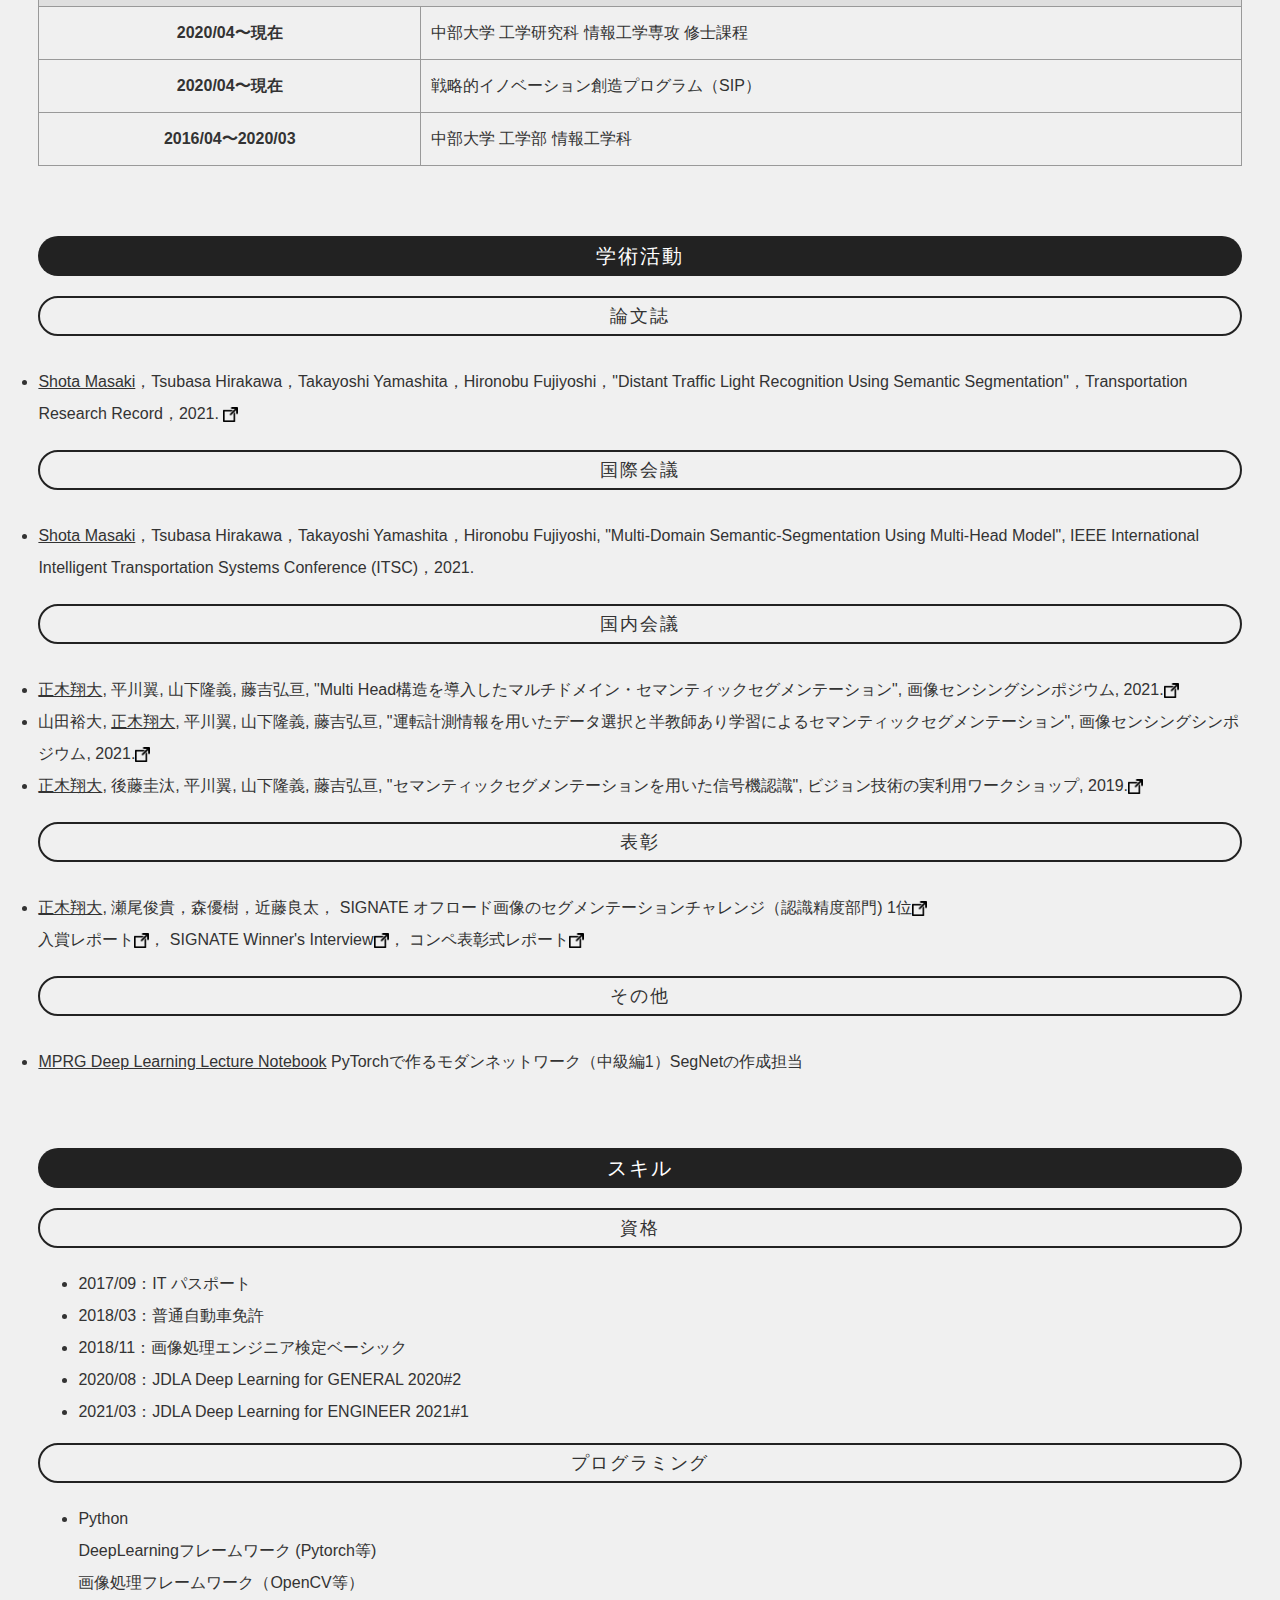
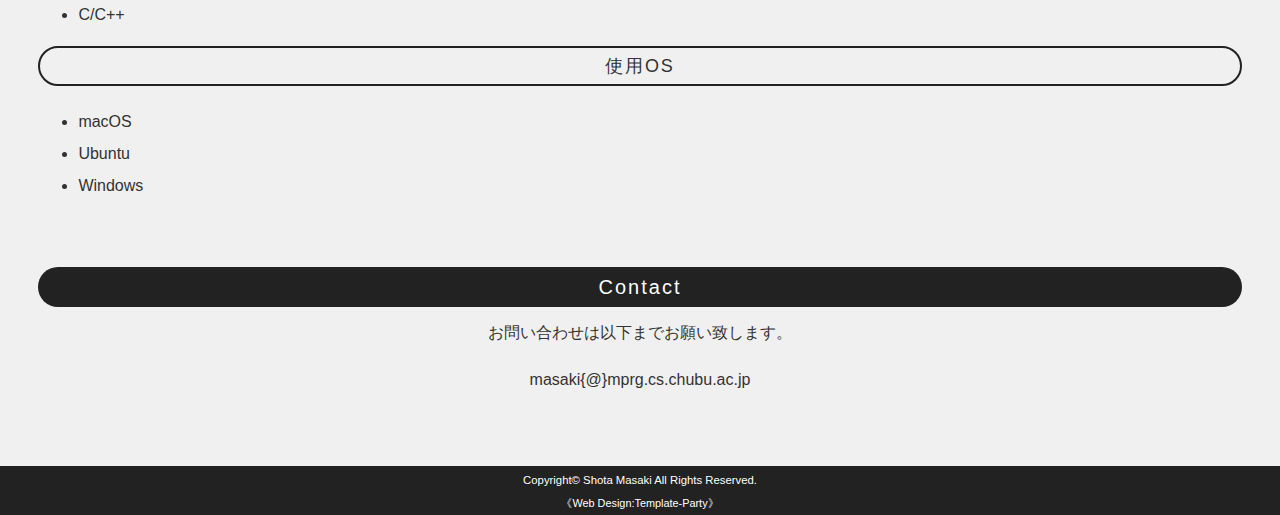
==== commit 9a6963b4: "a" ====
--- a/index.html
+++ b/index.html
@@ -33,12 +33,14 @@
 <header>
 <h1 id="logo"><a href="index.html"></a></h1>
 <h2>Shota Masaki</h2>
+
 <h3>e-mail：masaki{@}mprg.cs.chubu.ac.jp<br></h3>
 <nav id="icon">
     <ul>
         <li><a href="https://twitter.com/masaki74_s"><img src="img/2021 Twitter logo - white.png" width="30" height="30" ></a></li>
-        <li><a href="https://twitter.com/masaki74_s"><img src="img/github.png" width="30" height="30"></a></li>
+        <li><a href="https://github.com/shota74"><img src="img/github.png" width="30" height="30"></a></li>
         <li><a href="https://signate.jp/users/35737"><img src="img/signate.png" width="30" height="30"></a></li>
+        <li><a href="https://www.instagram.com/shota743/"><img src="img/Insta.png" width="30" height="30"></a></li>
     </ul>
 </nav>
 
@@ -147,6 +149,7 @@
 <li>2018/11：画像処理エンジニア検定ベーシック</li>
 <li>2020/08：JDLA Deep Learning for GENERAL 2020#2</li>
 <li>2021/03：JDLA Deep Learning for ENGINEER 2021#1</li>
+<a href="https://nlp.netlearning.co.jp/ns/portal/openbadge/#/public/assertions/user/Rm91RzFUWTZWNlA0K1E2ZGVuWHB2UT09"></a>
 </ul>
 
  <h3>プログラミング</h3>
--- a/css/style.css
+++ b/css/style.css
@@ -59,30 +59,26 @@
 }
 
 header h2{
-	padding: 0 20px;
-	font-size: 30px;
+	font-size: 50px;
 	position: absolute;
-	left: 40%;
-	bottom: 50%;	/*文字サイズ*/
-	text-align: center;		/*文字をセンタリング*/
+	bottom: 55%;	/*ロゴやメニューが入っているブロックに対して、下からの配置場所の指定。*/
+	left: 0px;
+	width: 100%;
+	text-align: center;
 	letter-spacing: 0.1em;	/*文字間隔を少しだけ広くする指定*/
 			/*背景色*/
 	color: #fff;			/*文字色*/
 		/*角を丸くする指定。大きめであれば適当で構いません。*/
 }
 header h3{
-	padding: 0 20px;
-	font-size: 13px;
+	font-size: 15px;
 	position: absolute;
-	left:38.5%;
-	bottom: 45%;	/*文字サイズ*/
+	bottom: 50%;	/*文字サイズ*/
+	left: 0px;
+	width: 100%;
 	text-align: center;		/*文字をセンタリング*/
-	letter-spacing: 0.1em;	/*文字間隔を少しだけ広くする指定*/
 			/*背景色*/
 	color: #fff;
-	background: rgba(0,0,0,1);	
-	border: 2px solid #222;	/*枠線の幅、線種、色*/
-	border-radius: 100px;		/*文字色*/
 		/*角を丸くする指定。大きめであれば適当で構いません。*/
 }
 
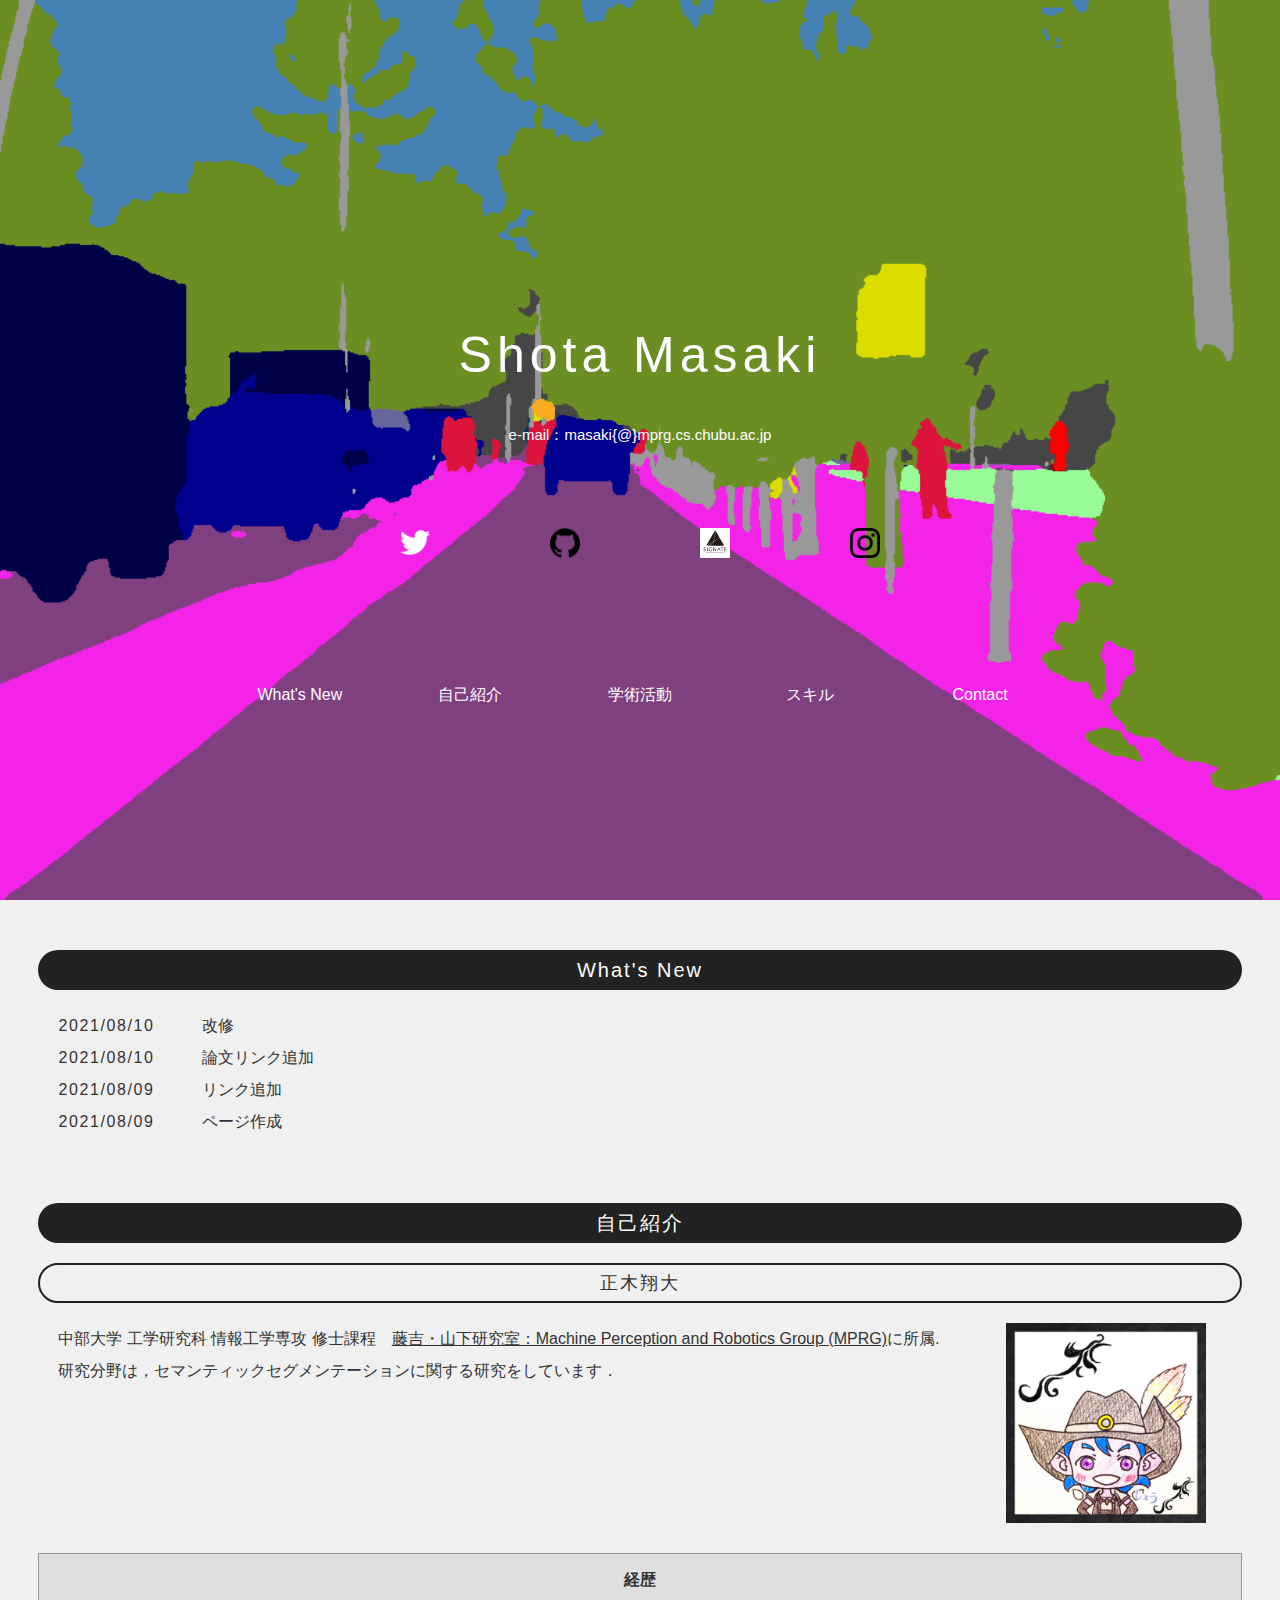
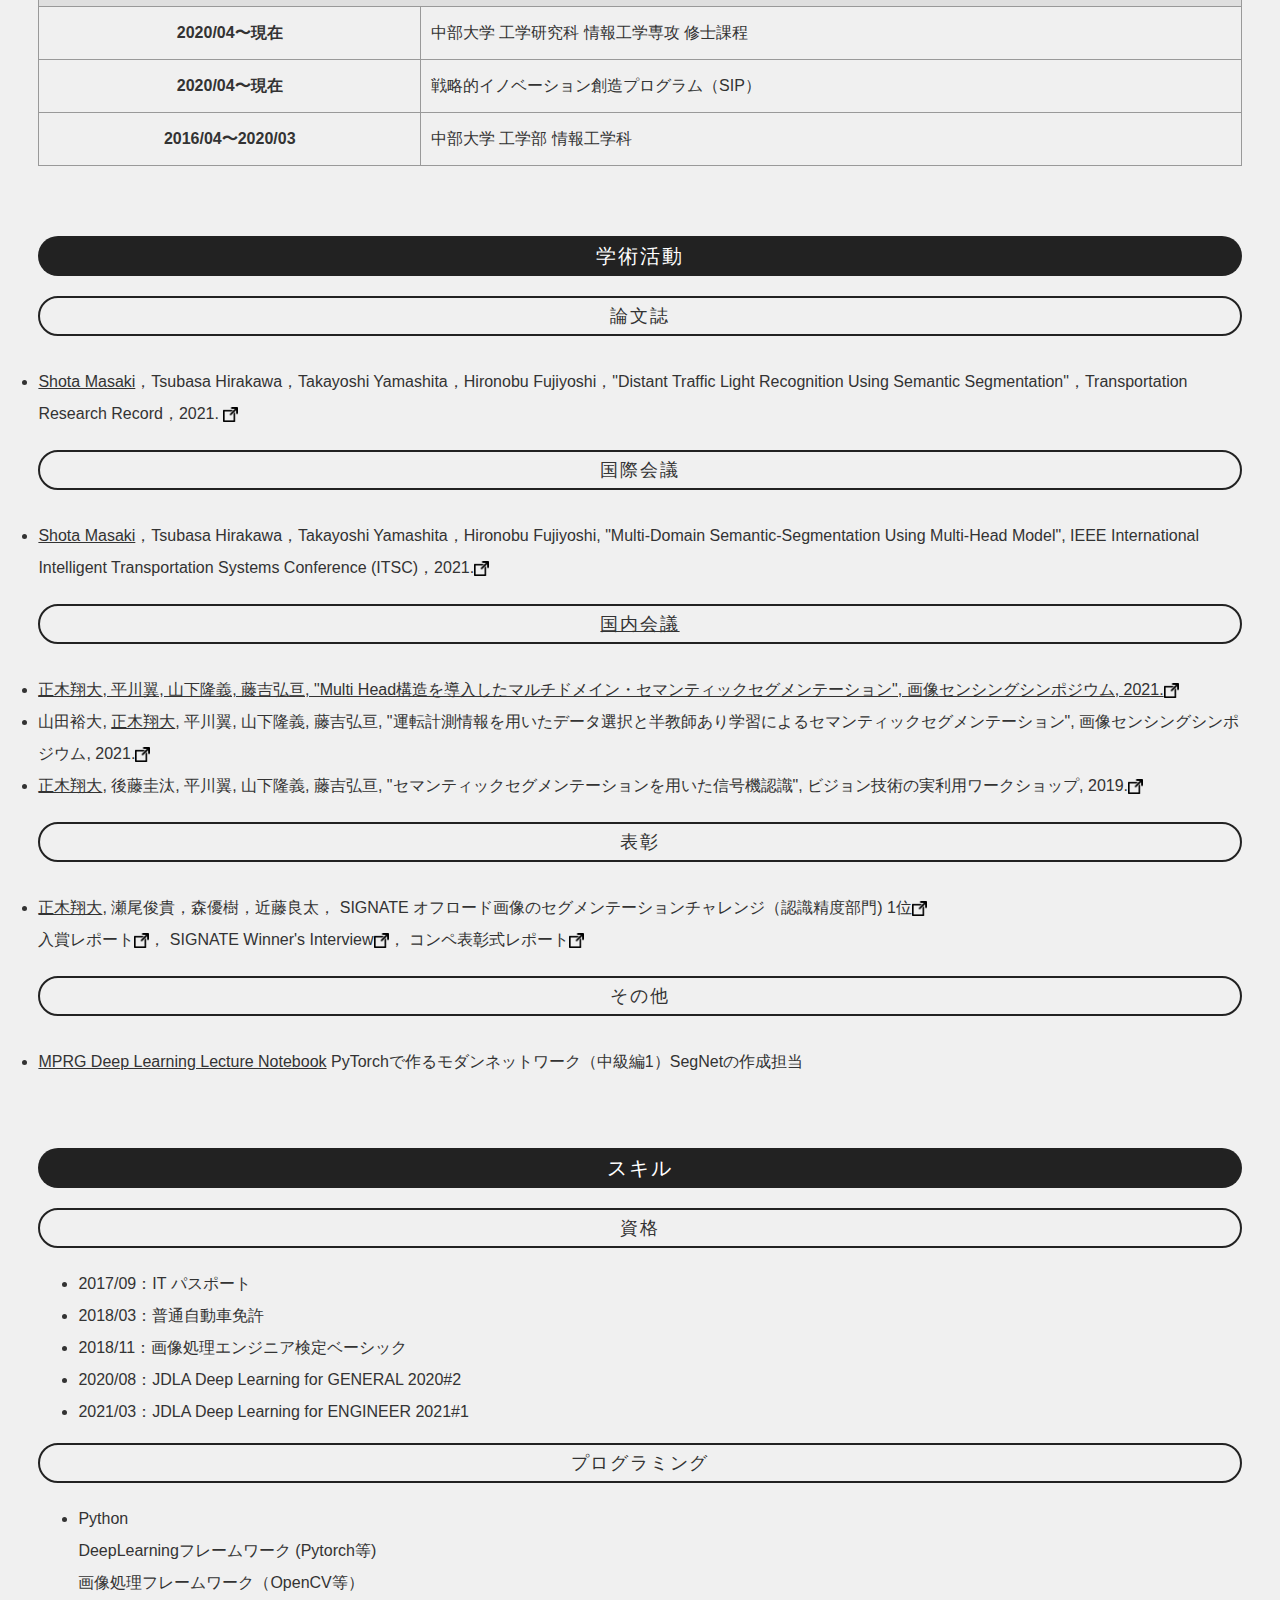
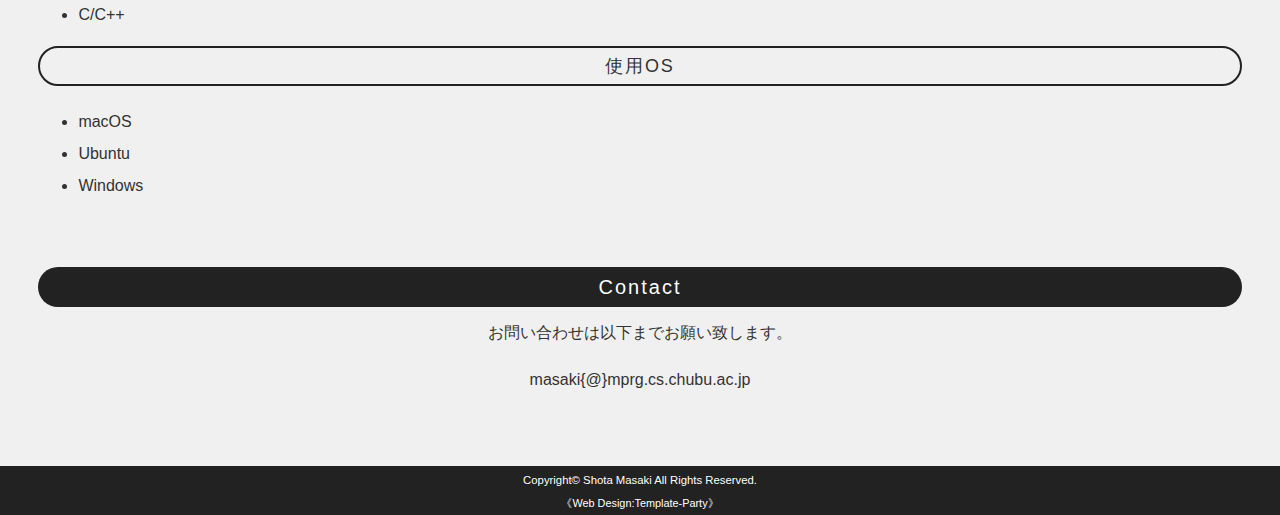
==== commit a811e439: "a" ====
--- a/index.html
+++ b/index.html
@@ -114,7 +114,7 @@
 </p>
 
 <h3>国際会議</h3>
-<p><li><ins>Shota Masaki</ins>，Tsubasa Hirakawa，Takayoshi Yamashita，Hironobu Fujiyoshi, "Multi-Domain Semantic-Segmentation Using Multi-Head Model",  IEEE International Intelligent Transportation Systems Conference (ITSC)，2021.</li></p>
+<p><li><ins>Shota Masaki</ins>，Tsubasa Hirakawa，Takayoshi Yamashita，Hironobu Fujiyoshi, "Multi-Domain Semantic-Segmentation Using Multi-Head Model",  IEEE International Intelligent Transportation Systems Conference (ITSC)，2021.<a href="http://mprg.jp/publications/c20210920_masaki"><img src="img/ext_link.png" width="15" height="15">  </li></p>
 
 <h3>国内会議</h3>
 <p> <li><ins>正木翔大</ins>, 平川翼, 山下隆義, 藤吉弘亘, "Multi Head構造を導入したマルチドメイン・セマンティックセグメンテーション", 画像センシングシンポジウム, 2021.<a href="http://mprg.jp/publications/f20210611_masaki"><img src="img/ext_link.png" width="15" height="15"></a></li>
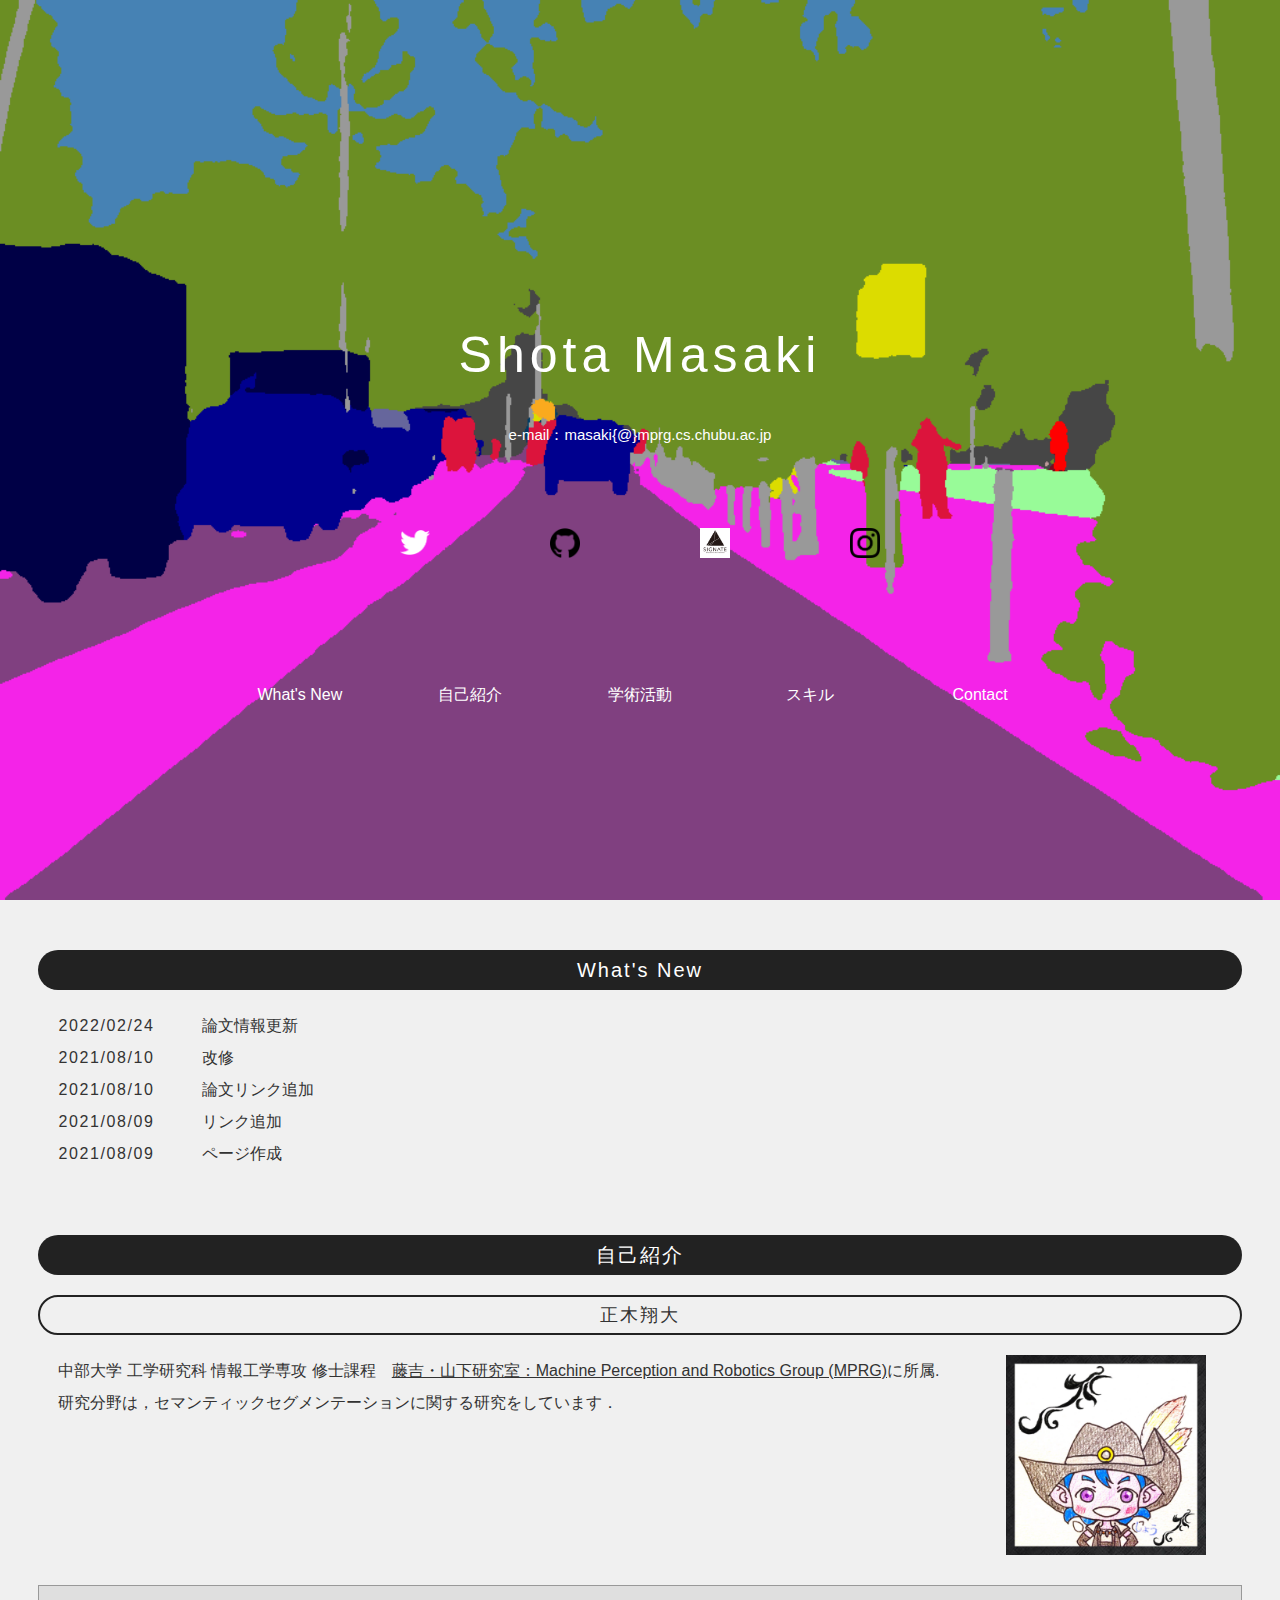
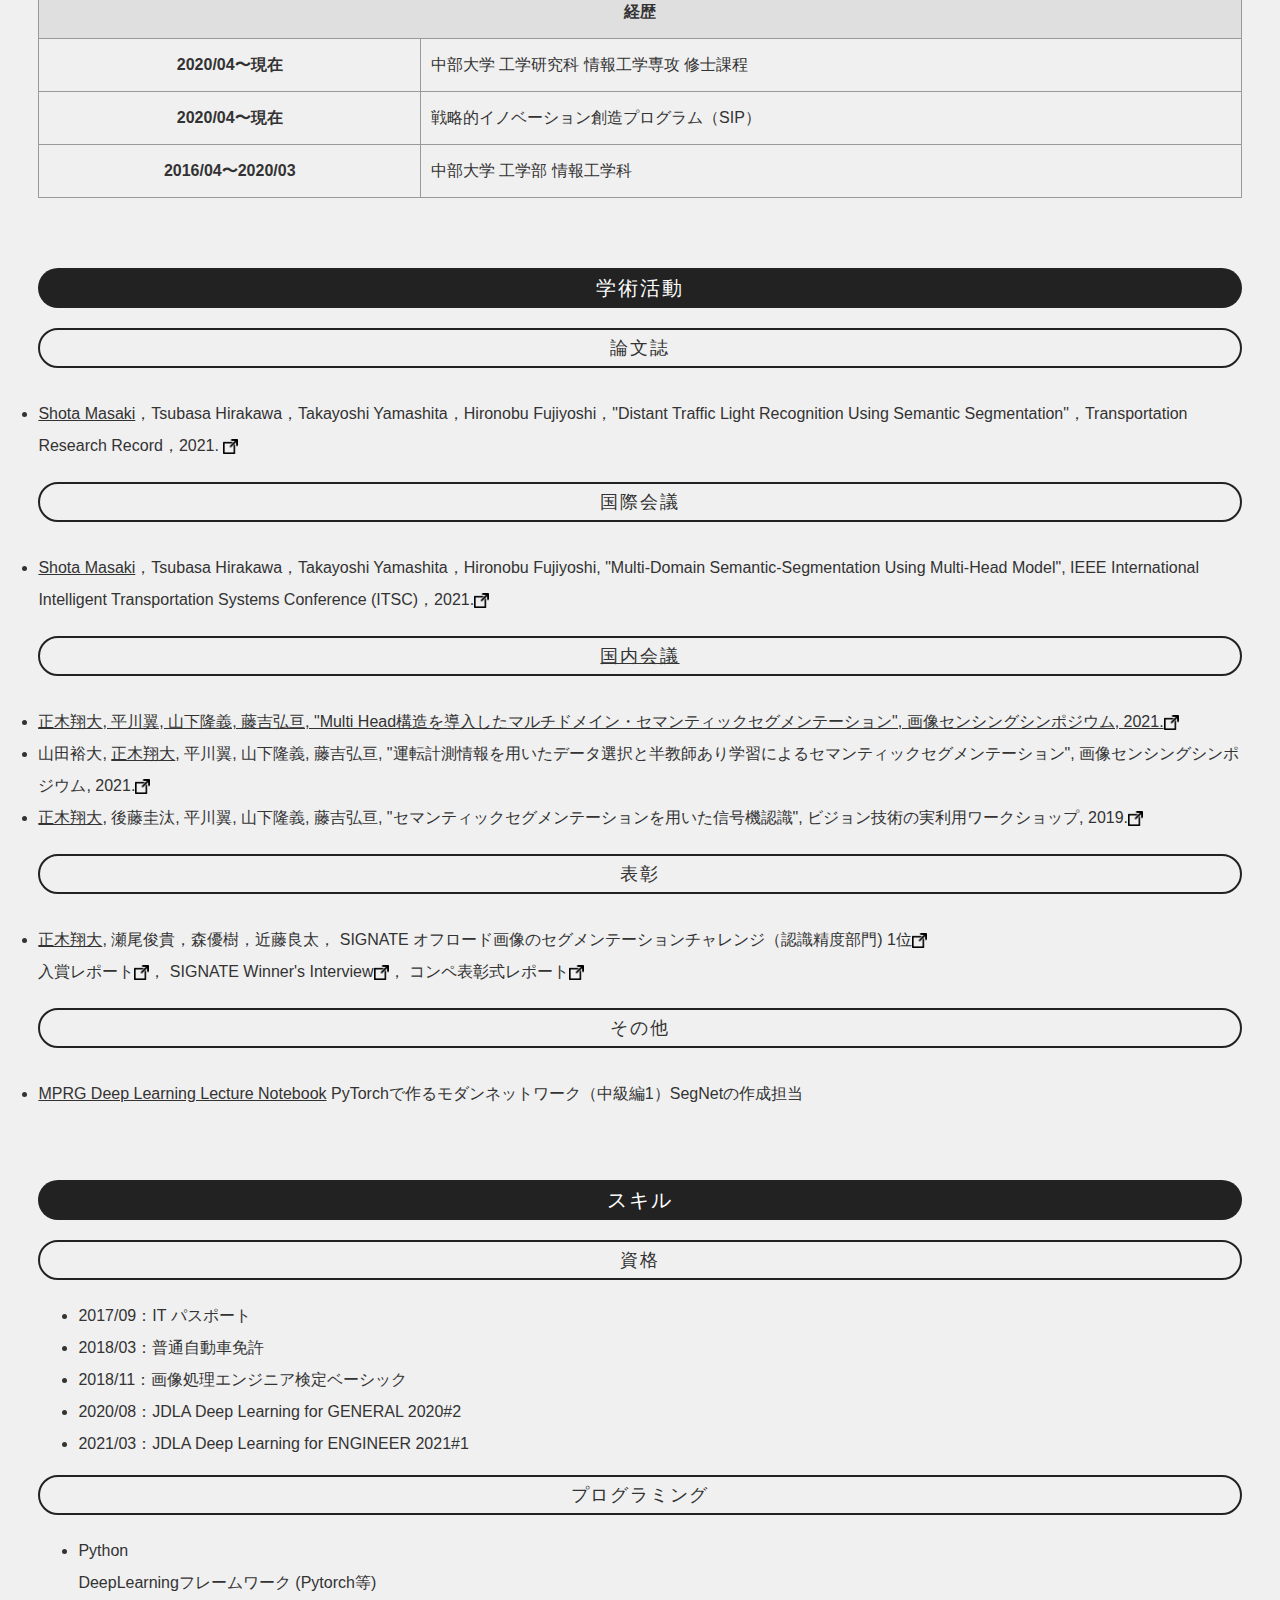
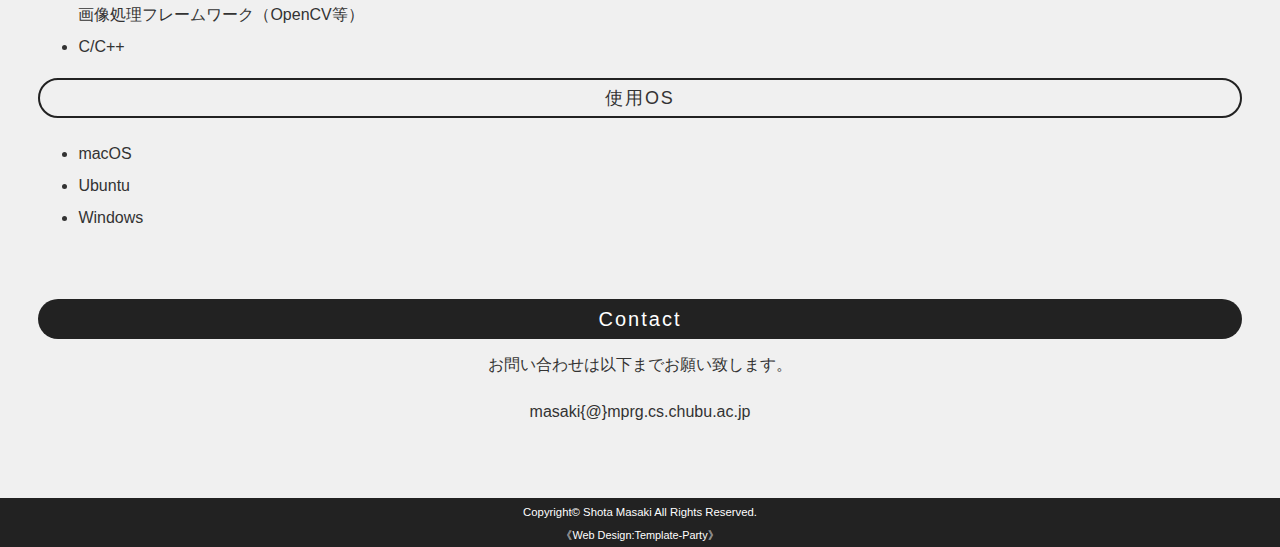
==== commit cfd623eb: "追加" ====
--- a/index.html
+++ b/index.html
@@ -63,6 +63,8 @@
 
 <h2>What's New</h2>
 <dl>
+<dt>2022/02/24</dt>
+<dd>論文情報更新</dd>
 <dt>2021/08/10</dt>
 <dd>改修</dd>
 <dt>2021/08/10</dt>
